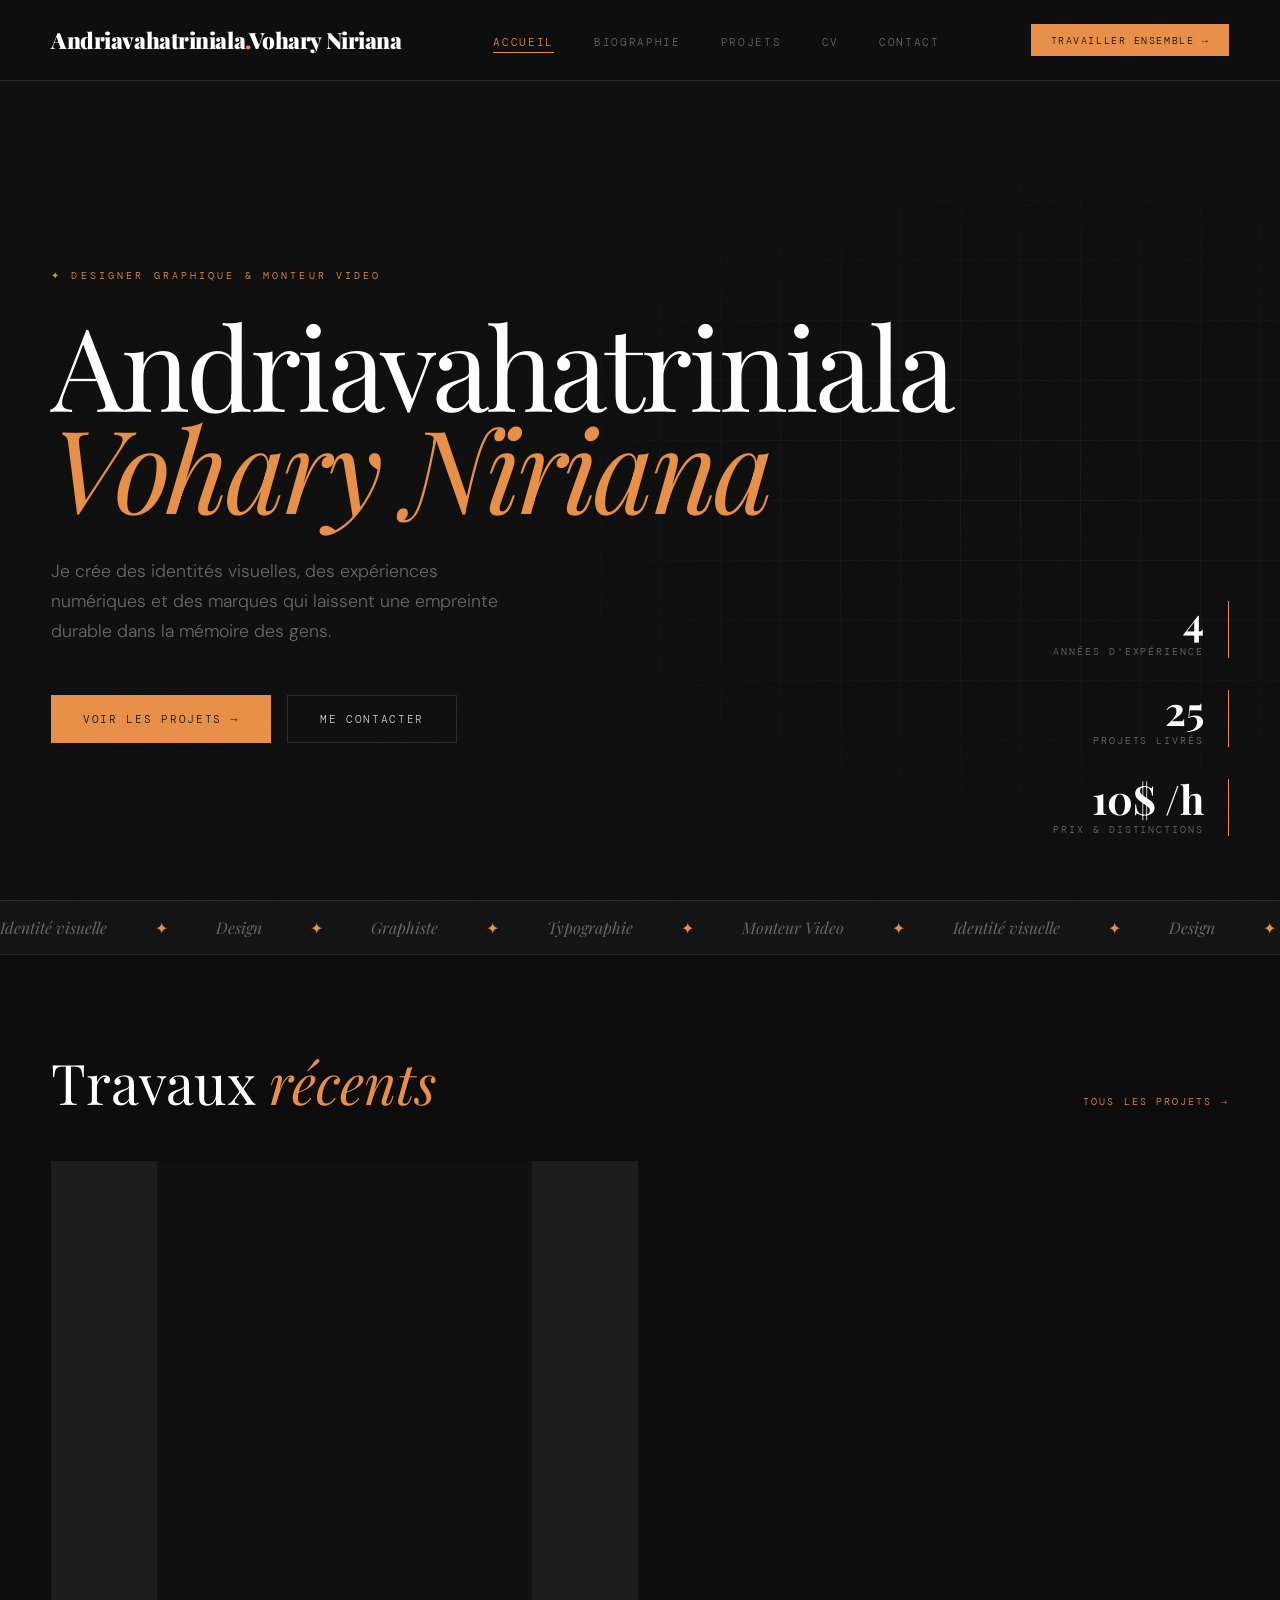
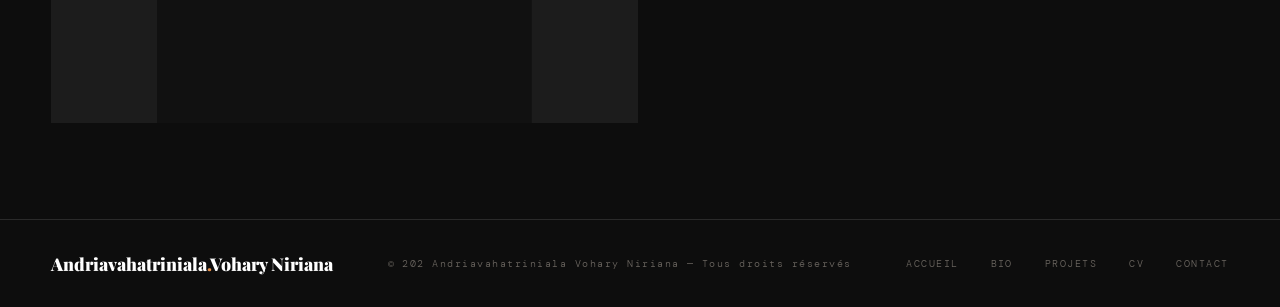
==== index.html @ a90f6dbe "index remake" ====
<!DOCTYPE html>
<html lang="fr">
<head>
<meta charset="UTF-8">
<meta name="viewport" content="width=device-width, initial-scale=1.0">
<title>Andriavahatriniala Vohary Niriana — Designer Portfolio</title>
<link href="https://fonts.googleapis.com/css2?family=Playfair+Display:ital,wght@0,400;0,700;0,900;1,400;1,700&family=DM+Mono:wght@300;400;500&family=DM+Sans:wght@300;400;500&display=swap" rel="stylesheet">
<link rel="stylesheet" href="style.css">
<link rel="icon" type="image/x-icon" href="ico/ico.jpg">
<script src="script.js" defer></script>
</head>
<body>

<nav id="navbar">
  <div class="nav-logo" onclick="showPage('home')">Andriavahatriniala<span>.</span>Vohary Niriana</div>
  <ul class="nav-links">
    <li><a href="#" onclick="showPage('home'); return false;" data-page="home" class="active">Accueil</a></li>
    <li><a href="#" onclick="showPage('bio'); return false;" data-page="bio">Biographie</a></li>
    <li><a href="#" onclick="showPage('projects'); return false;" data-page="projects">Projets</a></li>
    <li><a href="#" onclick="showPage('cv'); return false;" data-page="cv">CV</a></li>
    <li><a href="#" onclick="showPage('contact'); return false;" data-page="contact">Contact</a></li>
  </ul>
  <a href="#" onclick="showPage('contact'); return false;" class="nav-cta">Travailler ensemble →</a>
  <button class="hamburger" onclick="toggleMenu()" id="hamburger">
    <span></span><span></span><span></span>
  </button>
</nav>

<div class="mobile-menu" id="mobileMenu">
  <a href="#" onclick="showPage('home'); toggleMenu(); return false;">Accueil</a>
  <a href="#" onclick="showPage('bio'); toggleMenu(); return false;">Biographie</a>
  <a href="#" onclick="showPage('projects'); toggleMenu(); return false;">Projets</a>
  <a href="#" onclick="showPage('cv'); toggleMenu(); return false;">CV</a>
  <a href="#" onclick="showPage('contact'); toggleMenu(); return false;">Contact</a>
</div>

<!-- PAGE 1 — ACCUEIL-->
<div class="page active" id="home">

  <section class="hero">
    <div class="hero-content">
      <p class="hero-eyebrow">✦ Designer graphique &amp; Monteur video</p>
      <h1>Andriavahatriniala<em>Vohary Niriana</em></h1>
      <p class="hero-sub">Je crée des identités visuelles, des expériences numériques et des marques qui laissent une empreinte durable dans la mémoire des gens.</p>
      <div class="hero-actions">
        <a href="#" onclick="showPage('projects'); return false;" class="btn-primary">Voir les projets →</a>
        <a href="#" onclick="showPage('contact'); return false;" class="btn-outline">Me contacter</a>
      </div>
    </div>
    <div class="hero-stats">
      <div class="stat">
        <div class="stat-num">4</div>
        <div class="stat-label">Années d'expérience</div>
      </div>
      <div class="stat">
        <div class="stat-num">25</div>
        <div class="stat-label">Projets livrés</div>
      </div>
      <div class="stat">
        <div class="stat-num">10$ /h</div>
        <div class="stat-label">Prix & distinctions</div>
      </div>
    </div>
  </section>

  <div class="marquee-wrap">
    <div class="marquee-track">
      <span>Identité visuelle</span><span class="dot">✦</span>
      <span>Design</span><span class="dot">✦</span>
      <span>Graphiste</span><span class="dot">✦</span>
      <span>Typographie</span><span class="dot">✦</span>
      <span>Monteur Video</span><span class="dot">✦</span>
      <span>Identité visuelle</span><span class="dot">✦</span>
      <span>Design</span><span class="dot">✦</span>
      <span>Typographie</span><span class="dot">✦</span>
      <span>Monteur Video</span><span class="dot">✦</span>
    </div>
  </div>  

  <section class="home-work">
    <div class="section-header">
      <h2 class="section-title">Travaux <em>récents</em></h2>
      <a href="#" onclick="showPage('projects'); return false;" class="section-link">Tous les projets →</a>
    </div>
    <div class="work-grid">
      <div class="work-card" onclick="openModal('atrika')">
        <div class="work-card-bg">
          <svg viewBox="0 0 600 900">
            <rect width="600" height="900" fill="#111111"/>
            <image href="Logo Atrika transpa version 2.png" x="100" y="100" width="80%">
            <text x="50" y="820" font-family="Georgia" font-size="90" fill="#e8c547" opacity="0.07" font-style="italic">Design</text>
          </svg>
        </div>
        <div class="work-card-info">
          <p class="work-card-cat">Identité visuelle</p>
          <p class="work-card-title">Atrika — Designer</p>
        </div>
      </div>
    </div>
  </section>

</div>

<!-- ══════════════════════════════════
     PAGE 2 — BIOGRAPHIE
══════════════════════════════════ -->
<div class="page" id="bio">

  <div class="bio-hero">
    <div class="bio-left">
      <div>
        <h2>À<br>pro<em>pos</em></h2>
        <p>Née à Antananarivo en 2006, Andriavahatriniala Vohary Niriana passioné du design et du monde de la création digital. Autodidacte capable de s'adapter avec l'environnement</p>
        <p>Chaque projet commence par une seule question — <em>quelle émotion ce signe doit-il laisser dans le corps ?</em></p>
      </div>
      <div style="display:flex; gap:1rem; margin-top:2rem; flex-wrap:wrap;">
        <a href="#" onclick="showPage('projects'); return false;" class="btn-primary">Voir mes projets →</a>
        <a href="#" onclick="showPage('cv'); return false;" class="btn-outline">Télécharger CV</a>
      </div>
    </div>
    <div class="bio-right">
      <div class="bio-portrait">
        <div class="bio-portrait-frame">
           <svg width="800px" height="800px" viewBox="0 0 61.7998 61.7998" xmlns="http://www.w3.org/2000/svg">
            <title/>
              <g data-name="Layer 2" id="Layer_2">
                <g data-name="—ÎÓÈ 1" id="_ÎÓÈ_1">
                <circle cx="30.8999" cy="30.8999" fill="#ffc200" r="30.8999"/>
                <path d="M52.587 52.908a30.895 30.895 0 0 1-43.667-.291 9.206 9.206 0 0 1 4.037-4.832 19.799 19.799 0 0 1 4.075-2.322c-2.198-7.553 3.777-11.266 6.063-12.335 0 3.487 3.265 1.173 7.317 1.217 3.336.037 9.933 3.395 9.933-1.035 3.67 1.086 7.67 8.08 4.917 12.377a17.604 17.604 0 0 1 3.181 2.002 10.192 10.192 0 0 1 4.144 5.22z" fill="#677079" fill-rule="evenodd"/>
                <path d="M24.032 38.68l14.92.09v3.437l-.007.053a2.784 2.784 0 0 1-.07.462l-.05.341-.03.071c-.966 5.074-5.193 7.035-7.803 8.401-2.75-1.498-6.638-4.197-6.947-8.972l-.013-.059v-.2a8.897 8.897 0 0 1-.004-.207c0 .036.003.07.004.106z" fill="#f9dca4" fill-rule="evenodd"/>
                <path d="M38.953 38.617v4.005a7.167 7.167 0 0 1-.095 1.108 6.01 6.01 0 0 1-.38 1.321c-5.184 3.915-13.444.704-14.763-5.983z" fill-rule="evenodd" opacity="0.11"/>
                <path d="M18.104 25.235c-4.94 1.27-.74 7.29 2.367 7.264a19.805 19.805 0 0 1-2.367-7.264z" fill="#f9dca4" fill-rule="evenodd"/>
                <path d="M43.837 25.235c4.94 1.27.74 7.29-2.368 7.263a19.8 19.8 0 0 0 2.368-7.263z" fill="#f9dca4" fill-rule="evenodd"/>
                <path d="M30.733 11.361c20.523 0 12.525 32.446 0 32.446-11.83 0-20.523-32.446 0-32.446z" fill="#ffe8be" fill-rule="evenodd"/>
                <path d="M21.047 22.105a1.738 1.738 0 0 1-.414 2.676c-1.45 1.193-1.503 5.353-1.503 5.353-.56-.556-.547-3.534-1.761-5.255s-2.032-13.763 4.757-18.142a4.266 4.266 0 0 0-.933 3.6s4.716-6.763 12.54-6.568a5.029 5.029 0 0 0-2.487 3.26s6.84-2.822 12.54.535a13.576 13.576 0 0 0-4.145 1.947c2.768.076 5.443.59 7.46 2.384a3.412 3.412 0 0 0-2.176 4.38c.856 3.503.936 6.762.107 8.514-.829 1.752-1.22.621-1.739 4.295a1.609 1.609 0 0 1-.77 1.214c-.02.266.382-3.756-.655-4.827-1.036-1.07-.385-2.385.029-3.163 2.89-5.427-5.765-7.886-10.496-7.88-4.103.005-14 1.87-10.354 7.677z" fill="#8a5c42" fill-rule="evenodd"/>
                <path d="M19.79 49.162c.03.038 10.418 13.483 22.63-.2-1.475 4.052-7.837 7.27-11.476 7.26-6.95-.02-10.796-5.6-11.154-7.06z" fill="#434955" fill-rule="evenodd"/>
                <path d="M36.336 61.323c-.41.072-.822.135-1.237.192v-8.937a.576.576 0 0 1 .618-.516.576.576 0 0 1 .619.516v8.745zm-9.82.166q-.622-.089-1.237-.2v-8.711a.576.576 0 0 1 .618-.516.576.576 0 0 1 .62.516z" fill="#e6e6e6" fill-rule="evenodd"/>
              </g>
            </g>
          </svg>
        </div>
      </div>
    </div>
  </div>

  <div class="bio-details">
    <div class="bio-detail-item">
      <p class="bio-detail-label">Localisation</p>
      <p class="bio-detail-value">Antananarivo, Madagascar</p>
      <p class="bio-detail-sub">Disponible en remote et en présentiel si nécessaire</p>
    </div>
  </div>

  <div class="timeline">
    <h3>Parcours <em>chronologique</em></h3>

    <div class="timeline-item">
      <span class="timeline-year">2025 →</span>
      <div class="timeline-content">
        <h4>Designer - Atrika</h4>
        <p>Designer principal et monteur video à Atrika</p>
      </div>
    </div>
    <div class="timeline-item">
      <span class="timeline-year">2025 →</span>
      <div class="timeline-content">
        <h4>Etude en Infrmatique - CNTEMAD (L2)</h4>
        <p>Etude en informatique</p>
      </div>
    </div>
  </div>

  <div class="skills-grid" id="skillsSection">
    <h3>Compétences <em>techniques</em></h3>
    <div class="skills-bars">
      <div class="skill-bar-item">
        <div class="skill-bar-top"><span class="skill-bar-name">Adobe Photoshop</span><span class="skill-bar-pct">98%</span></div>
        <div class="skill-bar-track"><div class="skill-bar-fill" style="width:98%"></div></div>
      </div>
      <div class="skill-bar-item">
        <div class="skill-bar-top"><span class="skill-bar-name">Adobe Illustrator</span><span class="skill-bar-pct">97%</span></div>
        <div class="skill-bar-track"><div class="skill-bar-fill" style="width:97%"></div></div>
      </div>
      <div class="skill-bar-item">
        <div class="skill-bar-top"><span class="skill-bar-name">Adobe Premier Pro</span><span class="skill-bar-pct">50%</span></div>
        <div class="skill-bar-track"><div class="skill-bar-fill" style="width:50%"></div></div>
      </div>
      <div class="skill-bar-item">
        <div class="skill-bar-top"><span class="skill-bar-name">Adobe After Effect</span><span class="skill-bar-pct">45%</span></div>
        <div class="skill-bar-track"><div class="skill-bar-fill" style="width:45%"></div></div>
      </div>
    </div>
  </div>

</div>

<!-- ══════════════════════════════════
     PAGE 3 — PROJETS
══════════════════════════════════ -->
<div class="page" id="projects">

  <div class="projects-header">
    <h2>Mes<br><em>Projets</em></h2>
    <div class="filter-tabs">
      <button class="filter-btn active" onclick="filterProjects('all', this)">Tous</button>
      <button class="filter-btn" onclick="filterProjects('design', this)">Graphic Design</button>
      <button class="filter-btn" onclick="filterProjects('web', this)">Website Design</button>
      <button class="filter-btn" onclick="filterProjects('video', this)">Video</button>
    </div>
  </div>

  <div class="projects-grid">

    <div class="project-card" data-cat="design" onclick="openModal('atrika')">
      <div class="project-card-visual">
        <svg viewBox="0 0 480 360" xmlns="http://www.w3.org/2000/svg">
          <rect width="480" height="360" fill="#1a1208"/>
          <circle cx="240" cy="180" r="150" fill="none" stroke="#e8c547" stroke-width="0.8" opacity="0.3"/>
          <circle cx="240" cy="180" r="100" fill="none" stroke="#e8c547" stroke-width="0.8" opacity="0.4"/>
          <circle cx="240" cy="180" r="55" fill="#e8c54715"/>
          <circle cx="240" cy="180" r="22" fill="#e8c547" opacity="0.85"/>
          <line x1="0" y1="180" x2="480" y2="180" stroke="#e8c547" stroke-width="0.3" opacity="0.15"/>
          <line x1="240" y1="0" x2="240" y2="360" stroke="#e8c547" stroke-width="0.3" opacity="0.15"/>
          <text x="30" y="340" font-family="Georgia" font-size="70" fill="#e8c547" opacity="0.06" font-style="italic">Solaris</text>
        </svg>
      </div>
      <div class="project-card-body">
        <div class="project-card-tags"><span class="tag">Identité</span><span class="tag">2024</span></div>
        <h3 class="project-card-title">Atrika — Social Media design</h3>
        <p class="project-card-desc">Création des visuels pour les publications de la page</p>
        <a href="#" class="project-card-link" onclick="openModal('atrika'); return false;">Voir le projet →</a>
      </div>
    </div>
  </div>
</div>

<!-- ══════════════════════════════════
     PAGE 4 — CV
══════════════════════════════════ -->
<div class="page" id="cv">
  <div class="cv-page">

    <div class="cv-page-header">
      <div>
        <h2>Mon<br><em>Curriculum</em><br>Vitae</h2>
        <p style="font-family:'DM Mono',monospace;font-size:0.65rem;letter-spacing:0.15em;color:var(--muted);margin-top:1rem;text-transform:uppercase;">Dernière mise à jour — Janvier 2026</p>
      </div>
      <a href="Cv- NIriana 2026.pdf" download="Cv-Niriana2026.pdf" class="cv-download-btn">
        <span class="cv-download-icon">↓</span>
        Télécharger le CV<br>
        <span style="font-size:0.55rem;opacity:0.7;">Format PDF — 208 Ko</span>
      </a>
    </div>

    <!-- CV PREVIEW -->
    <div class="cv-preview">
      <div class="cv-header-row">
        <div>
          <div class="cv-name">Andriavahatriniala <em>Vohary Niriana</em></div>
          <div class="cv-title-role">Designer graphique</div>
        </div>
        <div class="cv-contact-info">
          <div>nirianavoharu@gmail.com</div>
          <div>+261 38 45 139 12</div>
          <div>Antananarivo, Madagascar</div>
        </div>
      </div>
    </div>
    <div class="cv-formats">
      <div class="format-card">
        <div class="format-icon">📄</div>
        <div class="format-name">PDF Standard</div>
        <div class="format-desc">Haute résolution · 200 Ko</div>
        <embed src="Cv- NIriana 2026.pdf" type="application/pdf" width="600" height="400">
      </div>
    </div>
  </div>
</div>

<!-- ══════════════════════════════════
     PAGE 5 — CONTACT
══════════════════════════════════ -->
<div class="page" id="contact">
  <div class="contact-layout">

    <div class="contact-left">
      <div>
        <h2>Tra<em>vail</em>lons<br>ensemble</h2>
        <p>Vous avez un projet en tête ? Un brief à partager ? Une idée à concrétiser ? Je serais ravie d'en discuter autour d'un café virtuel.</p>

        <ul class="contact-info-list">
          <li>
            <div><img src="ico/email (1).png" class="contact-info-icon"></div>
            <div>
              <p class="contact-info-label">Email</p>
              <p class="contact-info-value"><a href="mailto:nirianavoharu@gmail.com">nirianavoharu@gmail.com</a></p>
            </div>
          </li>
          <li>
            <div><img src="ico/phc.png" class="contact-info-icon"></div>
            <div>
              <p class="contact-info-label">Téléphone</p>
              <p class="contact-info-value">+261 38 11 702 44</p>
            </div>
          </li>
          <li>
            <div><img src="ico/wa.png" class="contact-info-icon"></div>
            <div>
              <p class="contact-info-label">WhatsApp</p>
              <p class="contact-info-value">+261 38 45 139 12</p>
            </div>
          </li>
          <li>
            <div><img src="ico/li.png" class="contact-info-icon"></div>
            <div>
              <p class="contact-info-label">Adresse</p>
              <p class="contact-info-value">Antananarivo, Madagascar</p>
            </div>
          </li>
          <li>
            <div><img src="ico/lhorloge.png" class="contact-info-icon"></div>
            <div>
              <p class="contact-info-label">Disponibilité</p>
              <p class="contact-info-value">Lun – Ven, 8h – 18h</p>
            </div>
          </li>
        </ul>
      </div>

      <div class="social-links">
        <a href="#" class="social-link"><img src="ico/Fb.png" class="contact-info-icon"></a>
        <a href="#" class="social-link"><img src="ico/instagram.png " class="contact-info-icon"></a>
        <a href="#" class="social-link"><img src="ico/tic-tac.png" class="contact-info-icon"></a>
        <a href="#" class="social-link"><img src="ico/twitter.png" class="contact-info-icon"></a>
        <a href="#" class="social-link"><img src="ico/linkedin.png" class="contact-info-icon"></a>
      </div>
    </div>

    <div class="contact-right">
      <p class="form-title">Envoyez-moi un message</p>

      <div class="form-row">
        <div class="form-group">
          <label class="form-label">Prénom *</label>
          <input type="text" class="form-control" placeholder="Votre prénom" id="f-name">
        </div>
        <div class="form-group">
          <label class="form-label">Nom *</label>
          <input type="text" class="form-control" placeholder="Votre nom" id="f-lastname">
        </div>
      </div>

      <div class="form-group">
        <label class="form-label">Email *</label>
        <input type="email" class="form-control" placeholder="votre@email.com" id="f-email">
      </div>

      <div class="form-group">
        <label class="form-label">Entreprise / Organisation</label>
        <input type="text" class="form-control" placeholder="Nom de votre société" id="f-company">
      </div>

      <div class="form-group">
        <label class="form-label">Type de projet *</label>
        <select class="form-control" id="f-type">
          <option value="" disabled selected>Sélectionner un type…</option>
          <option>Identité visuelle</option>
          <option>Design</option>
          <option>Montage Video</option>
          <option>Packaging</option>
          <option>Autre</option>
        </select>
      </div>

      <div class="form-group">
        <label class="form-label">Budget estimé</label>
        <select class="form-control" id="f-budget">
          <option value="" disabled selected>Sélectionner une fourchette…</option>
          <option>< 10 000 Ar</option>
          <option>10 000 – 50 000 Ar</option>
          <option>50 000 – 100 000 Ar</option>
          <option>100 000 – 200 000 Ar</option>
          <option>> 200 000 Ar</option>
        </select>
      </div>

      <div class="form-group">
        <label class="form-label">Message *</label>
        <textarea class="form-control" placeholder="Décrivez votre projet, vos objectifs, vos contraintes…" id="f-message"></textarea>
      </div>

      <button class="form-submit" onclick="submitForm()">
        Envoyer le message →
      </button>

      <div class="form-success" id="formSuccess">
        <p>✦ Merci ! Votre message a bien été envoyé. Je vous répondrai dans les 24 heures.</p>
      </div>
    </div>
  </div>
</div>

<!-- ══════════ PROJECT MODAL ══════════ -->
<div class="modal-overlay" id="modalOverlay" onclick="closeModal(event)">
  <div class="modal-box" id="modalBox">
    <button class="modal-close" onclick="closeModal()">×</button>
    <div class="modal-visual" id="modalVisual"></div>
    <div class="modal-body">
      <p class="modal-cat" id="modalCat"></p>
      <h2 class="modal-title" id="modalTitle"></h2>
      <p class="modal-text" id="modalText"></p>
      <div class="modal-meta">
        <div class="modal-meta-item">
          <p class="label">Année</p>
          <p class="value" id="modalYear"></p>
        </div>
        <div class="modal-meta-item">
          <p class="label">Client</p>
          <p class="value" id="modalClient"></p>
        </div>
        <div class="modal-meta-item">
          <p class="label">Services</p>
          <p class="value" id="modalServices"></p>
        </div>
      </div>
    </div>
  </div>
</div>

<!-- ══════════ FOOTER ══════════ -->
<footer>
  <div class="footer-logo">Andriavahatriniala<span>.</span>Vohary Niriana</div>
  <p>© 202 Andriavahatriniala Vohary Niriana — Tous droits réservés</p>
  <div class="footer-links">
    <a href="#" onclick="showPage('home'); return false;">Accueil</a>
    <a href="#" onclick="showPage('bio'); return false;">Bio</a>
    <a href="#" onclick="showPage('projects'); return false;">Projets</a>
    <a href="#" onclick="showPage('cv'); return false;">CV</a>
    <a href="#" onclick="showPage('contact'); return false;">Contact</a>
  </div>
</footer>

</body>
</html>
---- style.css ----
/* ═══════════════════════════════════════
   VARIABLES & RESET
═══════════════════════════════════════ */
:root {
  --bg: #0d0d0d;
  --bg2: #141414;
  --bg3: #1c1c1c;
  --cream: #f0ebe3;
  --white: #ffffff;
  --accent: #e88f47;
  --accent2: #c4663a;
  --muted: #6b6660;
  --line: #2a2a2a;
  --text: #d4cfc8;
  --radius: 2px;
}

*, *::before, *::after { box-sizing: border-box; margin: 0; padding: 0; }

html { scroll-behavior: smooth; font-size: 16px; }

body {
  background: var(--bg);
  color: var(--text);
  font-family: 'DM Sans', sans-serif;
  font-weight: 300;
  overflow-x: hidden;
}

body:hover #cursor { transform: translate(-50%, -50%); }

/* ── GRAIN ── */
body::after {
  content: '';
  position: fixed; inset: 0;
  background-image: url("data:image/svg+xml,%3Csvg xmlns='http://www.w3.org/2000/svg' width='200' height='200'%3E%3Cfilter id='n'%3E%3CfeTurbulence type='fractalNoise' baseFrequency='0.9' numOctaves='4' stitchTiles='stitch'/%3E%3C/filter%3E%3Crect width='200' height='200' filter='url(%23n)' opacity='0.035'/%3E%3C/svg%3E");
  pointer-events: none;
  z-index: 9000;
}

/* ═══════════════════════════════════════
   NAVIGATION
═══════════════════════════════════════ */
nav {
  position: fixed; top: 0; left: 0; right: 0;
  z-index: 1000;
  display: flex;
  align-items: center;
  justify-content: space-between;
  padding: 1.5rem 4vw;
  backdrop-filter: blur(20px);
  background: rgba(13,13,13,0.8);
  border-bottom: 1px solid var(--line);
  transition: padding 0.3s;
}

nav.scrolled { padding: 1rem 4vw; }

.nav-logo {
  font-family: 'Playfair Display', serif;
  font-size: 1.4rem;
  font-weight: 900;
  color: var(--white);
  cursor: none;
  letter-spacing: -0.02em;
}

.nav-logo span { color: var(--accent); }

.nav-links {
  display: flex;
  gap: 2.5rem;
  list-style: none;
}

.nav-links a {
  font-family: 'DM Mono', monospace;
  font-size: 0.7rem;
  letter-spacing: 0.15em;
  text-transform: uppercase;
  color: var(--muted);
  text-decoration: none;
  cursor: none;
  transition: color 0.2s;
  position: relative;
}

.nav-links a::after {
  content: '';
  position: absolute;
  bottom: -4px; left: 0;
  width: 0; height: 1px;
  background: var(--accent);
  transition: width 0.3s;
}

.nav-links a:hover, .nav-links a.active {
  color: var(--accent);
}

.nav-links a:hover::after, .nav-links a.active::after { width: 100%; }

.nav-cta {
  font-family: 'DM Mono', monospace;
  font-size: 0.65rem;
  letter-spacing: 0.15em;
  text-transform: uppercase;
  color: var(--bg);
  background: var(--accent);
  padding: 0.6rem 1.2rem;
  text-decoration: none;
  cursor: none;
  transition: background 0.2s, transform 0.2s;
}

.nav-cta:hover { background: var(--cream); transform: translateY(-1px); }

/* Hamburger */
.hamburger {
  display: none;
  flex-direction: column;
  gap: 5px;
  cursor: none;
  background: none;
  border: none;
  padding: 4px;
}

.hamburger span {
  width: 24px; height: 1px;
  background: var(--text);
  transition: all 0.3s;
}

/* Mobile menu */
.mobile-menu {
  display: none;
  position: fixed;
  inset: 0;
  background: var(--bg);
  z-index: 999;
  flex-direction: column;
  justify-content: center;
  align-items: center;
  gap: 2rem;
}

.mobile-menu.open { display: flex; }

.mobile-menu a {
  font-family: 'Playfair Display', serif;
  font-size: 3rem;
  font-style: italic;
  color: var(--text);
  text-decoration: none;
  transition: color 0.2s;
}

.mobile-menu a:hover { color: var(--accent); }

/* ═══════════════════════════════════════
   PAGE SYSTEM
═══════════════════════════════════════ */
.page {
  display: none;
  min-height: 100vh;
  padding-top: 80px;
  opacity: 0;
  transform: translateY(20px);
  transition: opacity 0.5s ease, transform 0.5s ease;
}

.page.active {
  display: block;
  opacity: 1;
  transform: translateY(0);
}

/* ═══════════════════════════════════════
   PAGE 1 — ACCUEIL
═══════════════════════════════════════ */
#home {
  position: relative;
  overflow: hidden;
}

.hero {
  min-height: calc(100vh - 80px);
  display: flex;
  align-items: center;
  padding: 6rem 4vw 4rem;
  position: relative;
}

/* background grid */
.hero::before {
  content: '';
  position: absolute; inset: 0;
  background-image:
    linear-gradient(var(--line) 1px, transparent 1px),
    linear-gradient(90deg, var(--line) 1px, transparent 1px);
  background-size: 60px 60px;
  opacity: 0.4;
  mask-image: radial-gradient(ellipse 70% 70% at 80% 50%, black 0%, transparent 70%);
}

.hero-content {
  max-width: 800px;
  position: relative;
  z-index: 2;
}

.hero-eyebrow {
  font-family: 'DM Mono', monospace;
  font-size: 0.65rem;
  letter-spacing: 0.3em;
  text-transform: uppercase;
  color: var(--accent);
  margin-bottom: 2rem;
  opacity: 0;
  animation: slideIn 0.8s ease 0.1s forwards;
}

.hero h1 {
  font-family: 'Playfair Display', serif;
  font-size: clamp(3.5rem, 9vw, 10rem);
  font-weight: 400;
  line-height: 0.88;
  letter-spacing: -0.03em;
  color: var(--white);
  opacity: 0;
  animation: slideIn 0.8s ease 0.25s forwards;
}

.hero h1 em {
  font-style: italic;
  color: var(--accent);
  display: block;
}

.hero-sub {
  font-size: 1.1rem;
  font-weight: 300;
  color: var(--muted);
  max-width: 40ch;
  line-height: 1.7;
  margin-top: 2.5rem;
  opacity: 0;
  animation: slideIn 0.8s ease 0.45s forwards;
}

.hero-actions {
  display: flex;
  gap: 1rem;
  margin-top: 3rem;
  flex-wrap: wrap;
  opacity: 0;
  animation: slideIn 0.8s ease 0.6s forwards;
}

.btn-primary {
  font-family: 'DM Mono', monospace;
  font-size: 0.7rem;
  letter-spacing: 0.15em;
  text-transform: uppercase;
  color: var(--bg);
  background: var(--accent);
  padding: 1rem 2rem;
  border: none;
  cursor: none;
  text-decoration: none;
  transition: all 0.25s;
  display: inline-flex;
  align-items: center;
  gap: 0.75rem;
}

.btn-primary:hover {
  background: var(--cream);
  transform: translateY(-2px);
}

.btn-outline {
  font-family: 'DM Mono', monospace;
  font-size: 0.7rem;
  letter-spacing: 0.15em;
  text-transform: uppercase;
  color: var(--text);
  background: transparent;
  padding: 1rem 2rem;
  border: 1px solid var(--line);
  cursor: none;
  text-decoration: none;
  transition: all 0.25s;
  display: inline-flex;
  align-items: center;
  gap: 0.75rem;
}

.btn-outline:hover {
  border-color: var(--accent);
  color: var(--accent);
  transform: translateY(-2px);
}

/* Hero stats */
.hero-stats {
  position: absolute;
  right: 4vw;
  bottom: 4rem;
  display: flex;
  flex-direction: column;
  gap: 2rem;
  z-index: 2;
  opacity: 0;
  animation: fadeIn 1s ease 1s forwards;
}

.stat {
  text-align: right;
  border-right: 1px solid var(--accent);
  padding-right: 1.5rem;
}

.stat-num {
  font-family: 'Playfair Display', serif;
  font-size: 2.5rem;
  font-weight: 700;
  color: var(--white);
  line-height: 1;
}

.stat-label {
  font-family: 'DM Mono', monospace;
  font-size: 0.6rem;
  letter-spacing: 0.2em;
  text-transform: uppercase;
  color: var(--muted);
  margin-top: 0.25rem;
}

/* Marquee */
.marquee-wrap {
  border-top: 1px solid var(--line);
  border-bottom: 1px solid var(--line);
  padding: 1rem 0;
  overflow: hidden;
  background: var(--bg2);
}

.marquee-track {
  display: flex;
  gap: 3rem;
  white-space: nowrap;
  animation: marquee 20s linear infinite;
}

.marquee-track span {
  font-family: 'Playfair Display', serif;
  font-size: 1rem;
  font-style: italic;
  color: var(--muted);
  flex-shrink: 0;
}

.marquee-track span.dot {
  color: var(--accent);
  font-style: normal;
}

@keyframes marquee {
  from { transform: translateX(0); }
  to { transform: translateX(-50%); }
}

/* Featured work on home */
.home-work {
  padding: 6rem 4vw;
}

.section-header {
  display: flex;
  justify-content: space-between;
  align-items: baseline;
  margin-bottom: 3rem;
}

.section-title {
  font-family: 'Playfair Display', serif;
  font-size: clamp(2rem, 5vw, 3.5rem);
  font-weight: 400;
  color: var(--white);
  line-height: 1.1;
}

.section-title em { font-style: italic; color: var(--accent); }

.section-link {
  font-family: 'DM Mono', monospace;
  font-size: 0.65rem;
  letter-spacing: 0.2em;
  text-transform: uppercase;
  color: var(--accent);
  text-decoration: none;
  cursor: none;
  transition: opacity 0.2s;
  display: flex;
  align-items: center;
  gap: 0.5rem;
}

.section-link:hover { opacity: 0.7; }

.work-grid {
  display: grid;
  grid-template-columns: 2fr 1fr 1fr;
  grid-template-rows: 320px 240px;
  gap: 2px;
}

.work-card {
  position: relative;
  overflow: hidden;
  cursor: none;
  background: var(--bg3);
}

.work-card:first-child {
  grid-row: span 2;
}

.work-card-bg {
  width: 100%; height: 100%;
  transition: transform 0.6s ease;
}

.work-card:hover .work-card-bg { transform: scale(1.05); }

.work-card-info {
  position: absolute;
  bottom: 0; left: 0; right: 0;
  padding: 1.5rem;
  background: linear-gradient(to top, rgba(0,0,0,0.9) 0%, transparent 100%);
  transform: translateY(10px);
  opacity: 0;
  transition: all 0.4s ease;
}

.work-card:hover .work-card-info { transform: translateY(0); opacity: 1; }

.work-card-cat {
  font-family: 'DM Mono', monospace;
  font-size: 0.6rem;
  letter-spacing: 0.2em;
  text-transform: uppercase;
  color: var(--accent);
  margin-bottom: 0.5rem;
}

.work-card-title {
  font-family: 'Playfair Display', serif;
  font-size: 1.2rem;
  color: var(--white);
}

/* SVG art for work cards */
.work-card svg { width: 100%; height: 100%; }

/* ═══════════════════════════════════════
   PAGE 2 — BIOGRAPHIE
═══════════════════════════════════════ */
.bio-hero {
  padding: 5rem 4vw 4rem;
  display: grid;
  grid-template-columns: 1fr 1fr;
  gap: 6rem;
  align-items: start;
  max-width: 1300px;
  margin: 0 auto;
}

.bio-left h2 {
  font-family: 'Playfair Display', serif;
  font-size: clamp(3rem, 6vw, 6rem);
  font-weight: 900;
  line-height: 0.9;
  color: var(--white);
  margin-bottom: 2rem;
}

.bio-left h2 em { color: var(--accent); font-style: italic; }

.bio-left p {
  font-size: 1.1rem;
  line-height: 1.8;
  color: var(--muted);
  margin-bottom: 1.5rem;
  max-width: 48ch;
}

.bio-portrait {
  position: relative;
}

.bio-portrait-frame {
  width: 100%;
  aspect-ratio: 3/4;
  background: var(--bg3);
  position: relative;
  overflow: hidden;
}

.bio-portrait-frame::before {
  content: '';
  position: absolute;
  top: -20px; right: -20px;
  width: 100%; height: 100%;
  border: 1px solid var(--accent);
  z-index: 0;
}

.bio-portrait-frame svg { width: 100%; height: 100%; position: relative; z-index: 1; }

.bio-details {
  padding: 4rem 4vw;
  max-width: 1300px;
  margin: 0 auto;
  display: grid;
  grid-template-columns: 1fr 1fr 1fr;
  gap: 2px;
  border-top: 1px solid var(--line);
}

.bio-detail-item {
  padding: 2.5rem;
  background: var(--bg2);
  border: 1px solid var(--line);
}

.bio-detail-label {
  font-family: 'DM Mono', monospace;
  font-size: 0.6rem;
  letter-spacing: 0.25em;
  text-transform: uppercase;
  color: var(--accent);
  margin-bottom: 0.75rem;
}

.bio-detail-value {
  font-family: 'Playfair Display', serif;
  font-size: 1.2rem;
  color: var(--white);
  font-style: italic;
}

.bio-detail-sub {
  font-size: 0.85rem;
  color: var(--muted);
  margin-top: 0.25rem;
}

.timeline {
  padding: 5rem 4vw;
  max-width: 900px;
  margin: 0 auto;
}

.timeline h3 {
  font-family: 'Playfair Display', serif;
  font-size: 2rem;
  color: var(--white);
  margin-bottom: 3rem;
}

.timeline h3 em { color: var(--accent); font-style: italic; }

.timeline-item {
  display: grid;
  grid-template-columns: 100px 1fr;
  gap: 2rem;
  padding: 2rem 0;
  border-bottom: 1px solid var(--line);
  position: relative;
}

.timeline-item::before {
  content: '';
  position: absolute;
  left: 86px; top: 50%;
  width: 8px; height: 8px;
  background: var(--accent);
  border-radius: 50%;
  transform: translateY(-50%);
}

.timeline-year {
  font-family: 'DM Mono', monospace;
  font-size: 0.75rem;
  color: var(--muted);
  padding-top: 0.2rem;
}

.timeline-content h4 {
  font-family: 'Playfair Display', serif;
  font-size: 1.15rem;
  color: var(--white);
  margin-bottom: 0.5rem;
}

.timeline-content p {
  font-size: 0.9rem;
  color: var(--muted);
  line-height: 1.6;
}

.skills-grid {
  padding: 5rem 4vw;
  max-width: 1300px;
  margin: 0 auto;
  border-top: 1px solid var(--line);
}

.skills-grid h3 {
  font-family: 'Playfair Display', serif;
  font-size: 2rem;
  color: var(--white);
  margin-bottom: 3rem;
}

.skills-grid h3 em { color: var(--accent); font-style: italic; }

.skills-bars {
  display: grid;
  grid-template-columns: 1fr 1fr;
  gap: 1.5rem 4rem;
}

.skill-bar-item { }

.skill-bar-top {
  display: flex;
  justify-content: space-between;
  margin-bottom: 0.6rem;
}

.skill-bar-name {
  font-family: 'DM Mono', monospace;
  font-size: 0.7rem;
  letter-spacing: 0.1em;
  text-transform: uppercase;
  color: var(--text);
}

.skill-bar-pct {
  font-family: 'DM Mono', monospace;
  font-size: 0.7rem;
  color: var(--accent);
}

.skill-bar-track {
  height: 2px;
  background: var(--line);
  position: relative;
  overflow: hidden;
}

.skill-bar-fill {
  height: 100%;
  background: var(--accent);
  transform-origin: left;
  transform: scaleX(0);
  transition: transform 1s ease;
}

.skill-bar-fill.animated { transform: scaleX(1); }

/* ═══════════════════════════════════════
   PAGE 3 — PROJETS
═══════════════════════════════════════ */
.projects-header {
  padding: 5rem 4vw 3rem;
  border-bottom: 1px solid var(--line);
  display: flex;
  justify-content: space-between;
  align-items: flex-end;
}

.projects-header h2 {
  font-family: 'Playfair Display', serif;
  font-size: clamp(3rem, 7vw, 7rem);
  font-weight: 900;
  line-height: 0.88;
  color: var(--white);
}

.projects-header h2 em { font-style: italic; color: var(--accent); }

.filter-tabs {
  display: flex;
  gap: 0.5rem;
  flex-wrap: wrap;
  justify-content: flex-end;
}

.filter-btn {
  font-family: 'DM Mono', monospace;
  font-size: 0.65rem;
  letter-spacing: 0.15em;
  text-transform: uppercase;
  padding: 0.5rem 1rem;
  background: none;
  border: 1px solid var(--line);
  color: var(--muted);
  cursor: none;
  transition: all 0.2s;
}

.filter-btn:hover, .filter-btn.active {
  background: var(--accent);
  border-color: var(--accent);
  color: var(--bg);
}

.projects-grid {
  padding: 3rem 4vw;
  display: grid;
  grid-template-columns: repeat(auto-fill, minmax(360px, 1fr));
  gap: 2px;
}

.project-card {
  background: var(--bg2);
  border: 1px solid var(--line);
  overflow: hidden;
  cursor: none;
  transition: border-color 0.3s;
  position: relative;
}

.project-card:hover { border-color: var(--accent); }

.project-card-visual {
  aspect-ratio: 4/3;
  position: relative;
  overflow: hidden;
}

.project-card-visual svg { width: 100%; height: 100%; transition: transform 0.5s ease; }
.project-card:hover .project-card-visual svg { transform: scale(1.04); }

.project-card-body {
  padding: 1.5rem;
}

.project-card-tags {
  display: flex;
  gap: 0.5rem;
  flex-wrap: wrap;
  margin-bottom: 1rem;
}

.tag {
  font-family: 'DM Mono', monospace;
  font-size: 0.58rem;
  letter-spacing: 0.15em;
  text-transform: uppercase;
  padding: 0.25rem 0.6rem;
  background: var(--bg3);
  border: 1px solid var(--line);
  color: var(--muted);
}

.project-card-title {
  font-family: 'Playfair Display', serif;
  font-size: 1.4rem;
  color: var(--white);
  margin-bottom: 0.75rem;
  font-style: italic;
}

.project-card-desc {
  font-size: 0.9rem;
  line-height: 1.7;
  color: var(--muted);
  margin-bottom: 1.25rem;
}

.project-card-link {
  font-family: 'DM Mono', monospace;
  font-size: 0.65rem;
  letter-spacing: 0.15em;
  text-transform: uppercase;
  color: var(--accent);
  text-decoration: none;
  cursor: none;
  display: inline-flex;
  align-items: center;
  gap: 0.5rem;
  transition: gap 0.2s;
}

.project-card-link:hover { gap: 0.75rem; }

/* Project modal */
.modal-overlay {
  display: none;
  position: fixed; inset: 0;
  background: rgba(0,0,0,0.92);
  z-index: 2000;
  justify-content: center;
  align-items: center;
  padding: 2rem;
  backdrop-filter: blur(10px);
}

.modal-overlay.open { display: flex; }

.modal-box {
  background: var(--bg2);
  border: 1px solid var(--line);
  max-width: 800px;
  width: 100%;
  max-height: 90vh;
  overflow-y: auto;
  position: relative;
}

.modal-close {
  position: absolute;
  top: 1.5rem; right: 1.5rem;
  background: none;
  border: none;
  color: var(--muted);
  font-size: 1.5rem;
  cursor: none;
  transition: color 0.2s;
  z-index: 10;
  line-height: 1;
}

.modal-close:hover { color: var(--accent); }

.modal-visual {
  aspect-ratio: 16/7;
  overflow: hidden;
}

.modal-visual svg { width: 100%; height: 100%; }

.modal-body { padding: 2.5rem; }

.modal-cat {
  font-family: 'DM Mono', monospace;
  font-size: 0.65rem;
  letter-spacing: 0.2em;
  text-transform: uppercase;
  color: var(--accent);
  margin-bottom: 1rem;
}

.modal-title {
  font-family: 'Playfair Display', serif;
  font-size: 2.5rem;
  color: var(--white);
  font-style: italic;
  margin-bottom: 1.5rem;
}

.modal-text {
  font-size: 1rem;
  line-height: 1.8;
  color: var(--muted);
  margin-bottom: 2rem;
}

.modal-meta {
  display: grid;
  grid-template-columns: repeat(3, 1fr);
  gap: 1.5rem;
  border-top: 1px solid var(--line);
  padding-top: 1.5rem;
}

.modal-meta-item .label {
  font-family: 'DM Mono', monospace;
  font-size: 0.6rem;
  letter-spacing: 0.2em;
  text-transform: uppercase;
  color: var(--muted);
  margin-bottom: 0.4rem;
}

.modal-meta-item .value {
  font-family: 'Playfair Display', serif;
  font-size: 1rem;
  color: var(--white);
  font-style: italic;
}

/* ═══════════════════════════════════════
   PAGE 4 — CV / TÉLÉCHARGEMENT
═══════════════════════════════════════ */
.cv-page {
  padding: 5rem 4vw;
  max-width: 1100px;
  margin: 0 auto;
}

.cv-page-header {
  display: flex;
  justify-content: space-between;
  align-items: flex-end;
  margin-bottom: 4rem;
  border-bottom: 1px solid var(--line);
  padding-bottom: 3rem;
}

.cv-page-header h2 {
  font-family: 'Playfair Display', serif;
  font-size: clamp(2.5rem, 6vw, 5.5rem);
  font-weight: 900;
  line-height: 0.9;
  color: var(--white);
}

.cv-page-header h2 em { font-style: italic; color: var(--accent); }

.cv-download-btn {
  display: flex;
  flex-direction: column;
  align-items: center;
  gap: 0.75rem;
  font-family: 'DM Mono', monospace;
  font-size: 0.65rem;
  letter-spacing: 0.2em;
  text-transform: uppercase;
  color: var(--bg);
  background: var(--accent);
  padding: 1.5rem 2.5rem;
  text-decoration: none;
  cursor: none;
  transition: all 0.25s;
  border: none;
}

.cv-download-btn:hover { background: var(--cream); transform: translateY(-3px); }

.cv-download-icon {
  font-size: 2rem;
  line-height: 1;
  color: var(--bg);
}

/* CV preview */
.cv-preview {
  background: var(--cream);
  color: #1a1a1a;
  padding: 4rem;
  font-family: 'DM Sans', sans-serif;
  margin-bottom: 3rem;
  position: relative;
  overflow: hidden;
}

.cv-preview::before {
  content: 'CV';
  position: absolute;
  right: -1rem;
  bottom: -2rem;
  font-family: 'Playfair Display', serif;
  font-size: 15rem;
  font-weight: 900;
  color: rgba(0,0,0,0.04);
  line-height: 1;
  pointer-events: none;
}

.cv-header-row {
  display: flex;
  justify-content: space-between;
  align-items: flex-start;
  margin-bottom: 3rem;
  padding-bottom: 2rem;
  border-bottom: 2px solid #1a1a1a;
}

.cv-name {
  font-family: 'Playfair Display', serif;
  font-size: 3rem;
  font-weight: 900;
  line-height: 1;
  color: #1a1a1a;
}

.cv-name em { font-style: italic; color: var(--accent2); }

.cv-title-role {
  font-family: 'DM Mono', monospace;
  font-size: 0.75rem;
  letter-spacing: 0.2em;
  text-transform: uppercase;
  color: #6b6660;
  margin-top: 0.5rem;
}

.cv-contact-info {
  text-align: right;
  font-family: 'DM Mono', monospace;
  font-size: 0.7rem;
  line-height: 2;
  color: #6b6660;
}

.cv-section {
  margin-bottom: 2.5rem;
}

.cv-section-title {
  font-family: 'DM Mono', monospace;
  font-size: 0.65rem;
  letter-spacing: 0.25em;
  text-transform: uppercase;
  color: var(--accent2);
  border-bottom: 1px solid #d4cfc6;
  padding-bottom: 0.5rem;
  margin-bottom: 1.5rem;
}

.cv-entry {
  display: grid;
  grid-template-columns: 120px 1fr;
  gap: 1.5rem;
  margin-bottom: 1.5rem;
}

.cv-entry-date {
  font-family: 'DM Mono', monospace;
  font-size: 0.65rem;
  color: #8a7f72;
  padding-top: 0.2rem;
}

.cv-entry-content h4 {
  font-weight: 600;
  font-size: 0.95rem;
  color: #1a1a1a;
  margin-bottom: 0.2rem;
}

.cv-entry-content p {
  font-size: 0.85rem;
  color: #6b6660;
  line-height: 1.6;
}

.cv-skills-row {
  display: flex;
  flex-wrap: wrap;
  gap: 0.5rem;
  margin-top: 0.5rem;
}

.cv-tag {
  font-family: 'DM Mono', monospace;
  font-size: 0.62rem;
  letter-spacing: 0.1em;
  text-transform: uppercase;
  padding: 0.25rem 0.75rem;
  background: #1a1a1a;
  color: var(--cream);
}

/* CV formats */
.cv-formats {
  display: grid;
  grid-template-columns: repeat(3, 1fr);
  gap: 1.5rem;
  margin-top: 3rem;
}

.format-card {
  background: var(--bg2);
  border: 1px solid var(--line);
  padding: 2rem;
  text-align: center;
  cursor: none;
  transition: border-color 0.3s, transform 0.3s;
}

.format-card:hover {
  border-color: var(--accent);
  transform: translateY(-4px);
}

.format-icon {
  font-size: 2.5rem;
  margin-bottom: 1rem;
}

.format-name {
  font-family: 'Playfair Display', serif;
  font-size: 1.2rem;
  color: var(--white);
  font-style: italic;
  margin-bottom: 0.5rem;
}

.format-desc {
  font-family: 'DM Mono', monospace;
  font-size: 0.65rem;
  letter-spacing: 0.1em;
  color: var(--muted);
  text-transform: uppercase;
  margin-bottom: 1.5rem;
}

.format-btn {
  font-family: 'DM Mono', monospace;
  font-size: 0.65rem;
  letter-spacing: 0.15em;
  text-transform: uppercase;
  padding: 0.75rem 1.5rem;
  background: none;
  border: 1px solid var(--line);
  color: var(--text);
  cursor: none;
  transition: all 0.2s;
  width: 100%;
  display: block;
  text-decoration: none;
}

.format-card:hover .format-btn {
  background: var(--accent);
  border-color: var(--accent);
  color: var(--bg);
}

/* ═══════════════════════════════════════
   PAGE 5 — CONTACT
═══════════════════════════════════════ */
.contact-layout {
  display: grid;
  grid-template-columns: 1fr 1.2fr;
  min-height: calc(100vh - 80px);
}

.contact-left {
  padding: 5rem 3rem 5rem 4vw;
  border-right: 1px solid var(--line);
  display: flex;
  flex-direction: column;
  justify-content: space-between;
}

.contact-left h2 {
  font-family: 'Playfair Display', serif;
  font-size: clamp(2.5rem, 5vw, 5rem);
  font-weight: 900;
  color: var(--white);
  line-height: 0.9;
  margin-bottom: 2rem;
}

.contact-left h2 em {
  color: var(--accent);
  font-style: italic;
}

.contact-left p {
  font-size: 1.05rem;
  line-height: 1.8;
  color: var(--muted);
  max-width: 38ch;
  margin-bottom: 3rem;
}

.contact-info-list {
  list-style: none;
  display: flex;
  flex-direction: column;
  gap: 1.5rem;
}

.contact-info-list li {
  display: flex;
  align-items: flex-start;
  gap: 1.25rem;
  padding-bottom: 1.5rem;
  border-bottom: 1px solid var(--line);
}

.contact-info-icon {
  width: 40px; height: 40px;
  background: var(--bg3);
  border: 1px solid var(--line);
  display: flex;
  align-items: center;
  justify-content: center;
  font-size: 0.2rem;
  flex-shrink: 0;
  transition: background 0.2s, border-color 0.2s;
}

.contact-info-list li:hover .contact-info-icon {
  background: var(--accent);
  border-color: var(--accent);
}

.contact-info-label {
  font-family: 'DM Mono', monospace;
  font-size: 0.6rem;
  letter-spacing: 0.2em;
  text-transform: uppercase;
  color: var(--muted);
  margin-bottom: 0.3rem;
}

.contact-info-value {
  font-family: 'Playfair Display', serif;
  font-size: 1rem;
  color: var(--white);
  font-style: italic;
}

.social-links {
  display: flex;
  gap: 0.75rem;
  margin-top: 3rem;
}

.social-link {
  width: 44px; height: 44px;
  border: 1px solid var(--line);
  display: flex;
  align-items: center;
  justify-content: center;
  font-family: 'DM Mono', monospace;
  font-size: 0.6rem;
  letter-spacing: 0.1em;
  text-transform: uppercase;
  color: var(--muted);
  text-decoration: none;
  cursor: none;
  transition: all 0.2s;
}

.social-link:hover {
  background: var(--accent);
  border-color: var(--accent);
  color: var(--bg);
}

/* Contact form */
.contact-right {
  padding: 5rem 4vw 5rem 3rem;
  display: flex;
  flex-direction: column;
  justify-content: center;
}

.form-title {
  font-family: 'Playfair Display', serif;
  font-size: 1.5rem;
  color: var(--white);
  font-style: italic;
  margin-bottom: 2.5rem;
}

.form-group {
  margin-bottom: 1.5rem;
}

.form-label {
  display: block;
  font-family: 'DM Mono', monospace;
  font-size: 0.62rem;
  letter-spacing: 0.2em;
  text-transform: uppercase;
  color: var(--muted);
  margin-bottom: 0.6rem;
}

.form-control {
  width: 100%;
  background: var(--bg2);
  border: 1px solid var(--line);
  color: var(--text);
  padding: 1rem 1.25rem;
  font-family: 'DM Sans', sans-serif;
  font-size: 0.95rem;
  outline: none;
  transition: border-color 0.2s;
  cursor: none;
}

.form-control:focus { 
  border-color: var(--accent);
}

.form-control::placeholder { color: var(--muted); }

textarea.form-control {
  resize: vertical;
  min-height: 150px;
}

.form-row {
  display: grid;
  grid-template-columns: 1fr 1fr;
  gap: 1.25rem;
}

.form-submit {
  font-family: 'DM Mono', monospace;
  font-size: 0.7rem;
  letter-spacing: 0.2em;
  text-transform: uppercase;
  color: var(--bg);
  background: var(--accent);
  border: none;
  padding: 1.1rem 2.5rem;
  cursor: none;
  transition: all 0.25s;
  margin-top: 0.5rem;
  display: flex;
  align-items: center;
  gap: 0.75rem;
}

.form-submit:hover { background: var(--cream); transform: translateY(-2px); }

.form-success {
  display: none;
  padding: 1.5rem;
  background: rgba(232,197,71,0.1);
  border: 1px solid var(--accent);
  margin-top: 1rem;
}

.form-success.show { display: block; }

.form-success p {
  font-family: 'DM Mono', monospace;
  font-size: 0.75rem;
  letter-spacing: 0.1em;
  color: var(--accent);
}

/* ═══════════════════════════════════════
   FOOTER
═══════════════════════════════════════ */
footer {
  border-top: 1px solid var(--line);
  padding: 2rem 4vw;
  display: flex;
  justify-content: space-between;
  align-items: center;
  flex-wrap: wrap;
  gap: 1rem;
  background: var(--bg);
}

footer .footer-logo {
  font-family: 'Playfair Display', serif;
  font-size: 1.1rem;
  font-weight: 900;
  color: var(--white);
}

footer .footer-logo span { color: var(--accent); }

footer p {
  font-family: 'DM Mono', monospace;
  font-size: 0.62rem;
  letter-spacing: 0.15em;
  color: var(--muted);
}

footer .footer-links {
  display: flex;
  gap: 2rem;
}

footer .footer-links a {
  font-family: 'DM Mono', monospace;
  font-size: 0.62rem;
  letter-spacing: 0.15em;
  text-transform: uppercase;
  color: var(--muted);
  text-decoration: none;
  cursor: none;
  transition: color 0.2s;
}

footer .footer-links a:hover { color: var(--accent); }

/* ═══════════════════════════════════════
   ANIMATIONS
═══════════════════════════════════════ */
@keyframes slideIn {
  from { opacity: 0; transform: translateY(24px); }
  to { opacity: 1; transform: translateY(0); }
}

@keyframes fadeIn {
  from { opacity: 0; }
  to { opacity: 1; }
}

/* ═══════════════════════════════════════
   RESPONSIVE
═══════════════════════════════════════ */
@media (max-width: 900px) {
  .nav-links, .nav-cta { display: none; }
  .hamburger { display: flex; }
  .hero-stats { display: none; }
  .work-grid { grid-template-columns: 1fr; grid-template-rows: auto; }
  .work-card:first-child { grid-row: span 1; }
  .bio-hero { grid-template-columns: 1fr; gap: 3rem; }
  .bio-details { grid-template-columns: 1fr; }
  .skills-bars { grid-template-columns: 1fr; }
  .contact-layout { grid-template-columns: 1fr; }
  .contact-left { border-right: none; border-bottom: 1px solid var(--line); }
  .form-row { grid-template-columns: 1fr; }
  .cv-formats { grid-template-columns: 1fr; }
  .projects-header { flex-direction: column; gap: 2rem; align-items: flex-start; }
  .filter-tabs { justify-content: flex-start; }
  .cv-preview { padding: 2rem; }
  .cv-header-row { flex-direction: column; gap: 1rem; }
  .cv-contact-info { text-align: left; }
  .cv-entry { grid-template-columns: 1fr; gap: 0.5rem; }
  .modal-meta { grid-template-columns: 1fr; }
}
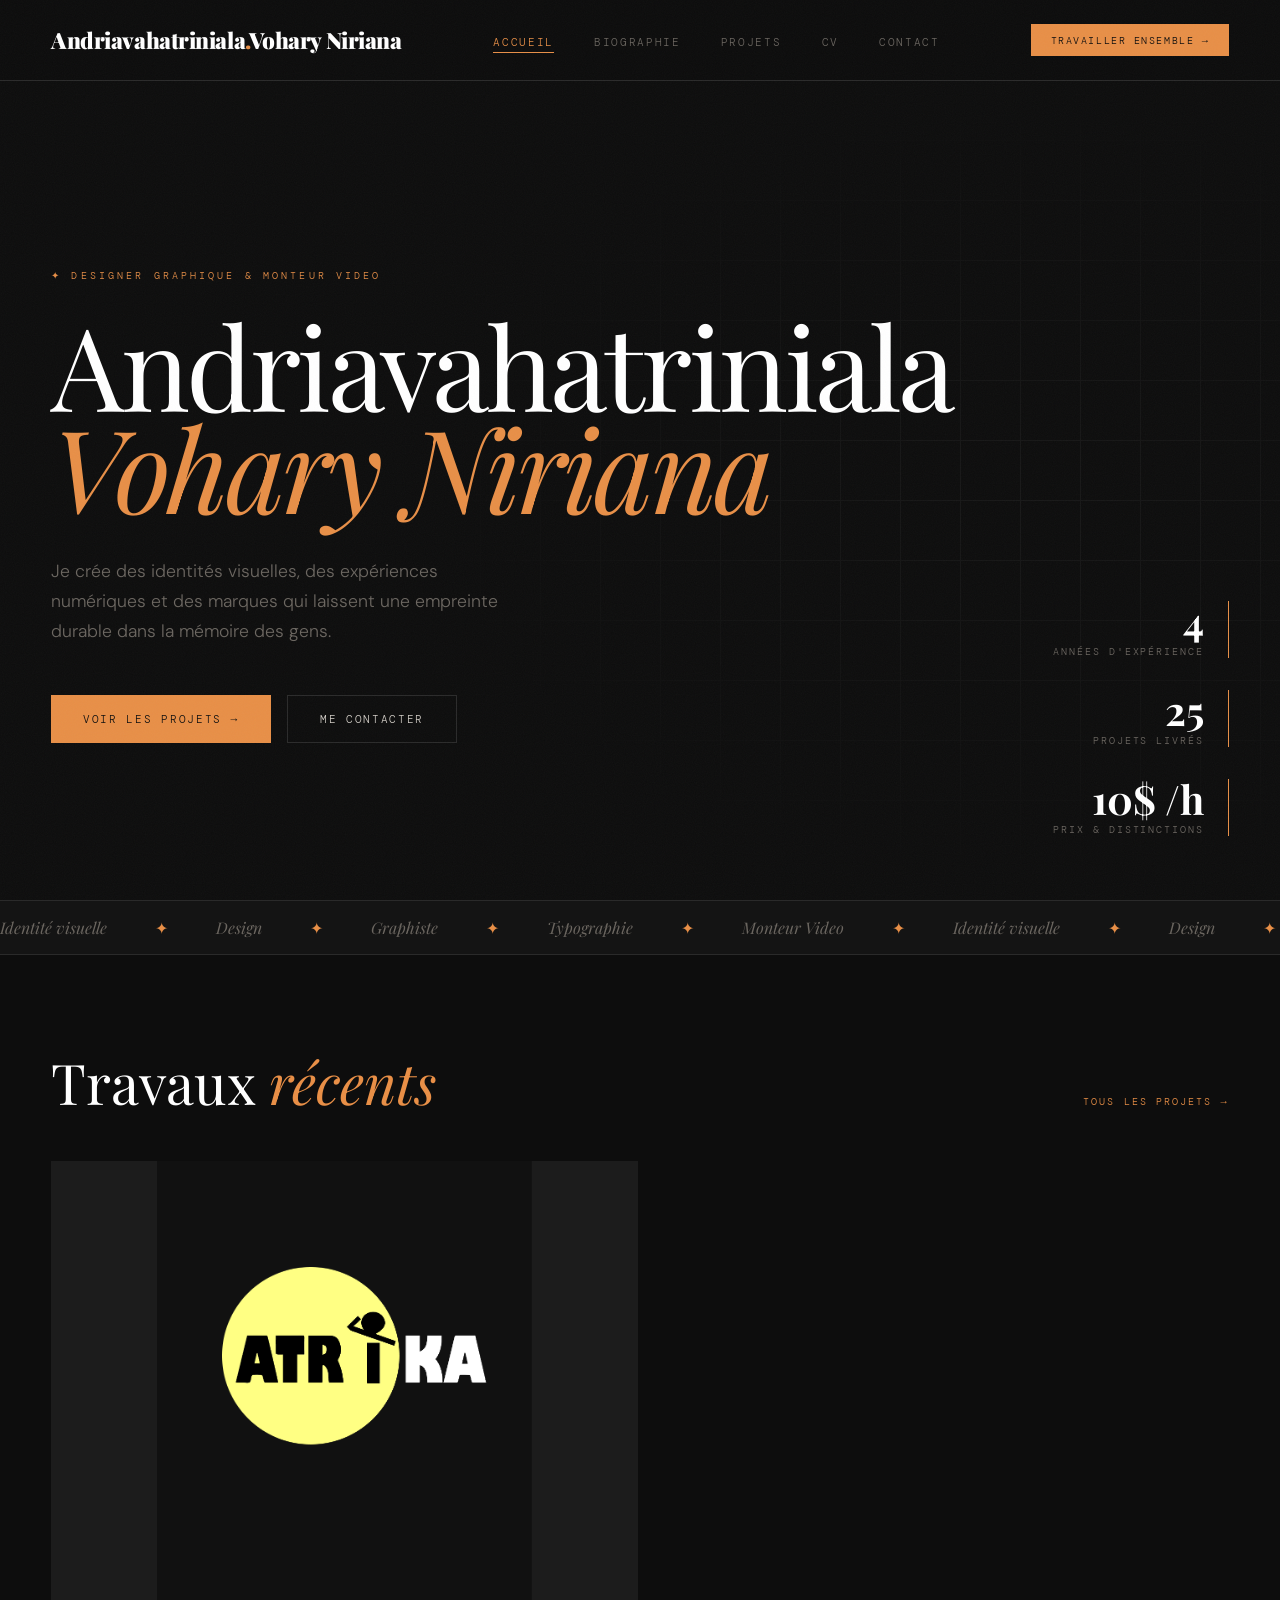
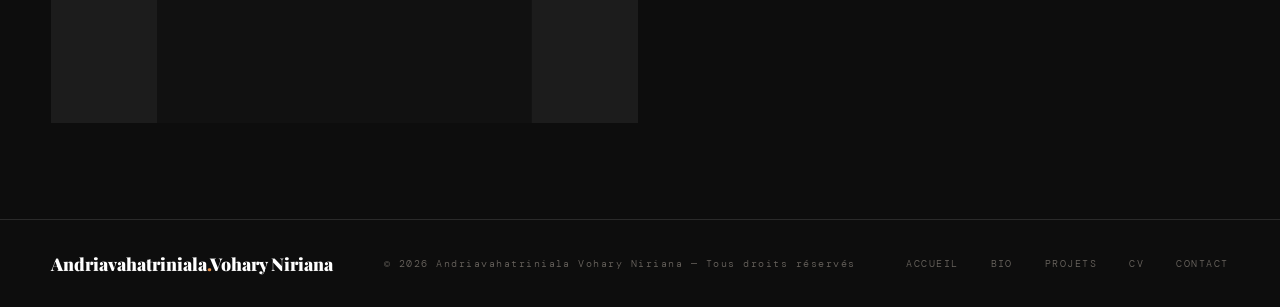
==== commit 7f0adce7: "maj 30.05.26" ====
--- a/index.html
+++ b/index.html
@@ -304,13 +304,6 @@
             </div>
           </li>
           <li>
-            <div><img src="ico/wa.png" class="contact-info-icon"></div>
-            <div>
-              <p class="contact-info-label">WhatsApp</p>
-              <p class="contact-info-value">+261 38 45 139 12</p>
-            </div>
-          </li>
-          <li>
             <div><img src="ico/li.png" class="contact-info-icon"></div>
             <div>
               <p class="contact-info-label">Adresse</p>
@@ -328,41 +321,44 @@
       </div>
 
       <div class="social-links">
-        <a href="#" class="social-link"><img src="ico/Fb.png" class="contact-info-icon"></a>
-        <a href="#" class="social-link"><img src="ico/instagram.png " class="contact-info-icon"></a>
-        <a href="#" class="social-link"><img src="ico/tic-tac.png" class="contact-info-icon"></a>
-        <a href="#" class="social-link"><img src="ico/twitter.png" class="contact-info-icon"></a>
-        <a href="#" class="social-link"><img src="ico/linkedin.png" class="contact-info-icon"></a>
-      </div>
-    </div>
-
-    <div class="contact-right">
+        <a href="https://www.facebook.com/niriana.vohary.official.page" class="social-link"><img src="ico/Fb.png" class="contact-info-icon"></a>
+        <a href="https://www.instagram.com/bniii_up" class="social-link"><img src="ico/instagram.png " class="contact-info-icon"></a>
+        <a href="https://www.tiktok.com/@niriana34" class="social-link"><img src="ico/tic-tac.png" class="contact-info-icon"></a>
+        <a href="https://twitter.com/niriana34" class="social-link"><img src="ico/twitter.png" class="contact-info-icon"></a>
+        <a href="https://www.linkedin.com/in/niriana-vohary-andriavahatriniala-78b29b20a/" class="social-link"><img src="ico/linkedin.png" class="contact-info-icon"></a>
+        <a href="https://wa.me/261384513912?text=Bonjour%20Niriana%2C%20je%20souhaite%20vous%20contacter%20pour%20un%20projet." class="social-link" target="_blank" rel="noopener"><img src="ico/wa.png" class="contact-info-icon"></a>
+      </div>
+    </div>
+
+    <!-- Contact form disabled state -->
+    <div class="contact-right unavailable" aria-disabled="true">
+      <p class="contact-unavailable" style="color: white">Indisponible pour le moment</p>
       <p class="form-title">Envoyez-moi un message</p>
 
       <div class="form-row">
         <div class="form-group">
           <label class="form-label">Prénom *</label>
-          <input type="text" class="form-control" placeholder="Votre prénom" id="f-name">
+          <input type="text" class="form-control" placeholder="Votre prénom" id="f-name" disabled>
         </div>
         <div class="form-group">
           <label class="form-label">Nom *</label>
-          <input type="text" class="form-control" placeholder="Votre nom" id="f-lastname">
+          <input type="text" class="form-control" placeholder="Votre nom" id="f-lastname" disabled>
         </div>
       </div>
 
       <div class="form-group">
         <label class="form-label">Email *</label>
-        <input type="email" class="form-control" placeholder="votre@email.com" id="f-email">
+        <input type="email" class="form-control" placeholder="votre@email.com" id="f-email" disabled>
       </div>
 
       <div class="form-group">
         <label class="form-label">Entreprise / Organisation</label>
-        <input type="text" class="form-control" placeholder="Nom de votre société" id="f-company">
+        <input type="text" class="form-control" placeholder="Nom de votre société" id="f-company" disabled>
       </div>
 
       <div class="form-group">
         <label class="form-label">Type de projet *</label>
-        <select class="form-control" id="f-type">
+        <select class="form-control" id="f-type" disabled>
           <option value="" disabled selected>Sélectionner un type…</option>
           <option>Identité visuelle</option>
           <option>Design</option>
@@ -374,7 +370,7 @@
 
       <div class="form-group">
         <label class="form-label">Budget estimé</label>
-        <select class="form-control" id="f-budget">
+        <select class="form-control" id="f-budget" disabled>
           <option value="" disabled selected>Sélectionner une fourchette…</option>
           <option>< 10 000 Ar</option>
           <option>10 000 – 50 000 Ar</option>
@@ -386,10 +382,10 @@
 
       <div class="form-group">
         <label class="form-label">Message *</label>
-        <textarea class="form-control" placeholder="Décrivez votre projet, vos objectifs, vos contraintes…" id="f-message"></textarea>
-      </div>
-
-      <button class="form-submit" onclick="submitForm()">
+        <textarea class="form-control" placeholder="Décrivez votre projet, vos objectifs, vos contraintes…" id="f-message" disabled></textarea>
+      </div>
+
+      <button class="form-submit" onclick="submitForm()" disabled>
         Envoyer le message →
       </button>
 
@@ -430,7 +426,7 @@
 <!-- ══════════ FOOTER ══════════ -->
 <footer>
   <div class="footer-logo">Andriavahatriniala<span>.</span>Vohary Niriana</div>
-  <p>© 202 Andriavahatriniala Vohary Niriana — Tous droits réservés</p>
+  <p>© 2026 Andriavahatriniala Vohary Niriana — Tous droits réservés</p>
   <div class="footer-links">
     <a href="#" onclick="showPage('home'); return false;">Accueil</a>
     <a href="#" onclick="showPage('bio'); return false;">Bio</a>
--- a/style.css
+++ b/style.css
@@ -1257,6 +1257,27 @@
   display: flex;
   flex-direction: column;
   justify-content: center;
+}
+
+/* Style du formulaire de contact quand il est indisponible */
+.contact-right.unavailable {
+  opacity: 0.55;
+  filter: grayscale(0.4);
+  pointer-events: none;
+}
+
+.contact-right.unavailable .form-submit {
+  background: #444;
+  color: var(--muted);
+}
+
+.contact-right.unavailable .contact-unavailable {
+  font-family: 'DM Mono', monospace;
+  font-size: 0.76rem;
+  letter-spacing: 0.2em;
+  text-transform: uppercase;
+  color: var(--muted);
+  margin-bottom: 0.85rem;
 }
 
 .form-title {
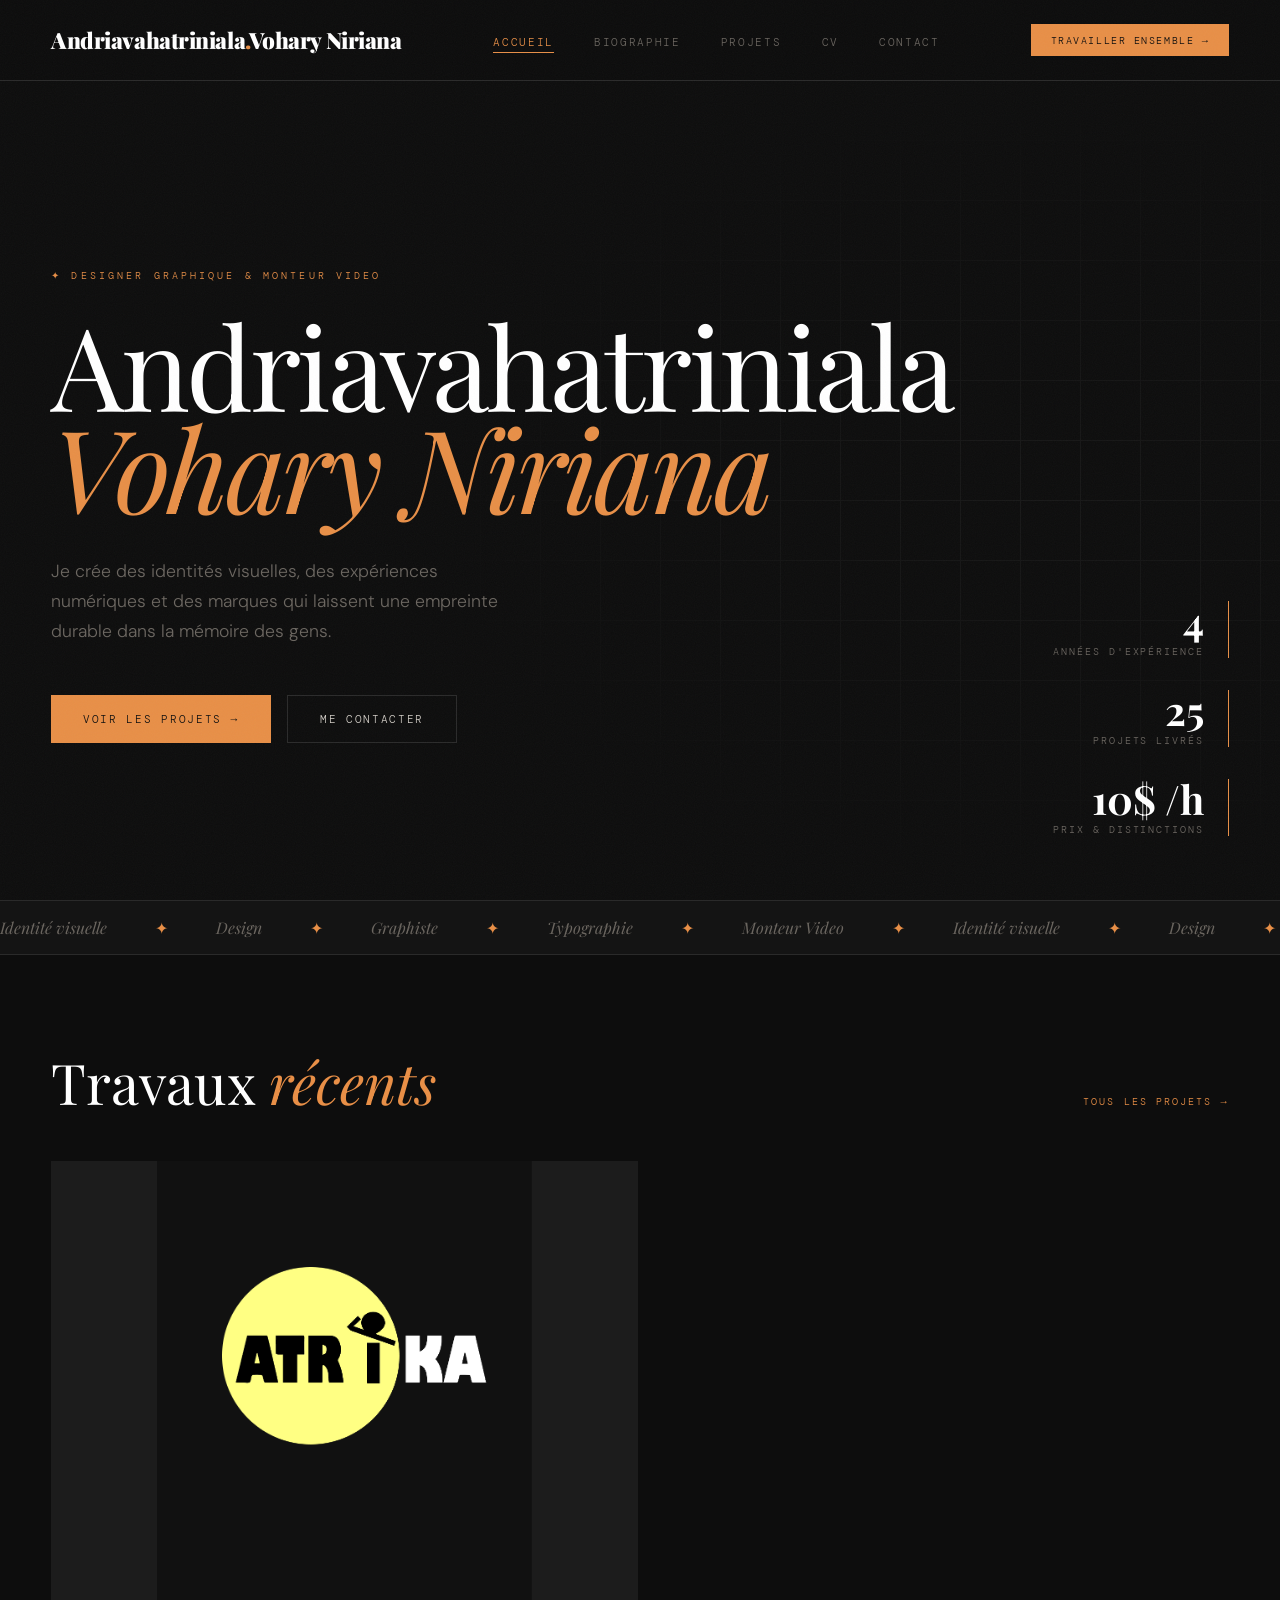
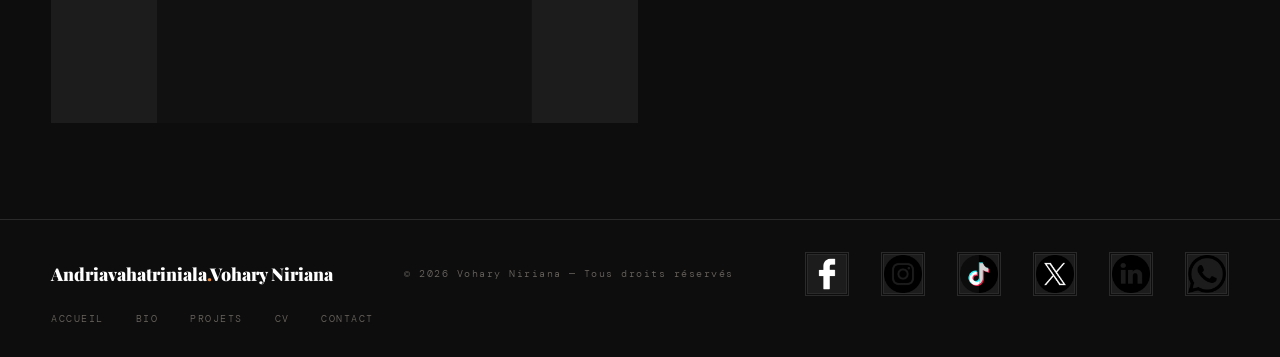
==== commit acd2064c: "maj 30.05.26-2.0" ====
--- a/index.html
+++ b/index.html
@@ -426,7 +426,15 @@
 <!-- ══════════ FOOTER ══════════ -->
 <footer>
   <div class="footer-logo">Andriavahatriniala<span>.</span>Vohary Niriana</div>
-  <p>© 2026 Andriavahatriniala Vohary Niriana — Tous droits réservés</p>
+  <p>© 2026 Vohary Niriana — Tous droits réservés</p>
+  <div class="footer-links">
+        <a href="https://www.facebook.com/niriana.vohary.official.page" class="social-link"><img src="ico/Fb.png" class="contact-info-icon"></a>
+        <a href="https://www.instagram.com/bniii_up" class="social-link"><img src="ico/instagram.png " class="contact-info-icon"></a>
+        <a href="https://www.tiktok.com/@niriana34" class="social-link"><img src="ico/tic-tac.png" class="contact-info-icon"></a>
+        <a href="https://twitter.com/niriana34" class="social-link"><img src="ico/twitter.png" class="contact-info-icon"></a>
+        <a href="https://www.linkedin.com/in/niriana-vohary-andriavahatriniala-78b29b20a/" class="social-link"><img src="ico/linkedin.png" class="contact-info-icon"></a>
+        <a href="https://wa.me/261384513912?text=Bonjour%20Niriana%2C%20je%20souhaite%20vous%20contacter%20pour%20un%20projet." class="social-link" target="_blank" rel="noopener"><img src="ico/wa.png" class="contact-info-icon"></a>
+    </div>
   <div class="footer-links">
     <a href="#" onclick="showPage('home'); return false;">Accueil</a>
     <a href="#" onclick="showPage('bio'); return false;">Bio</a>
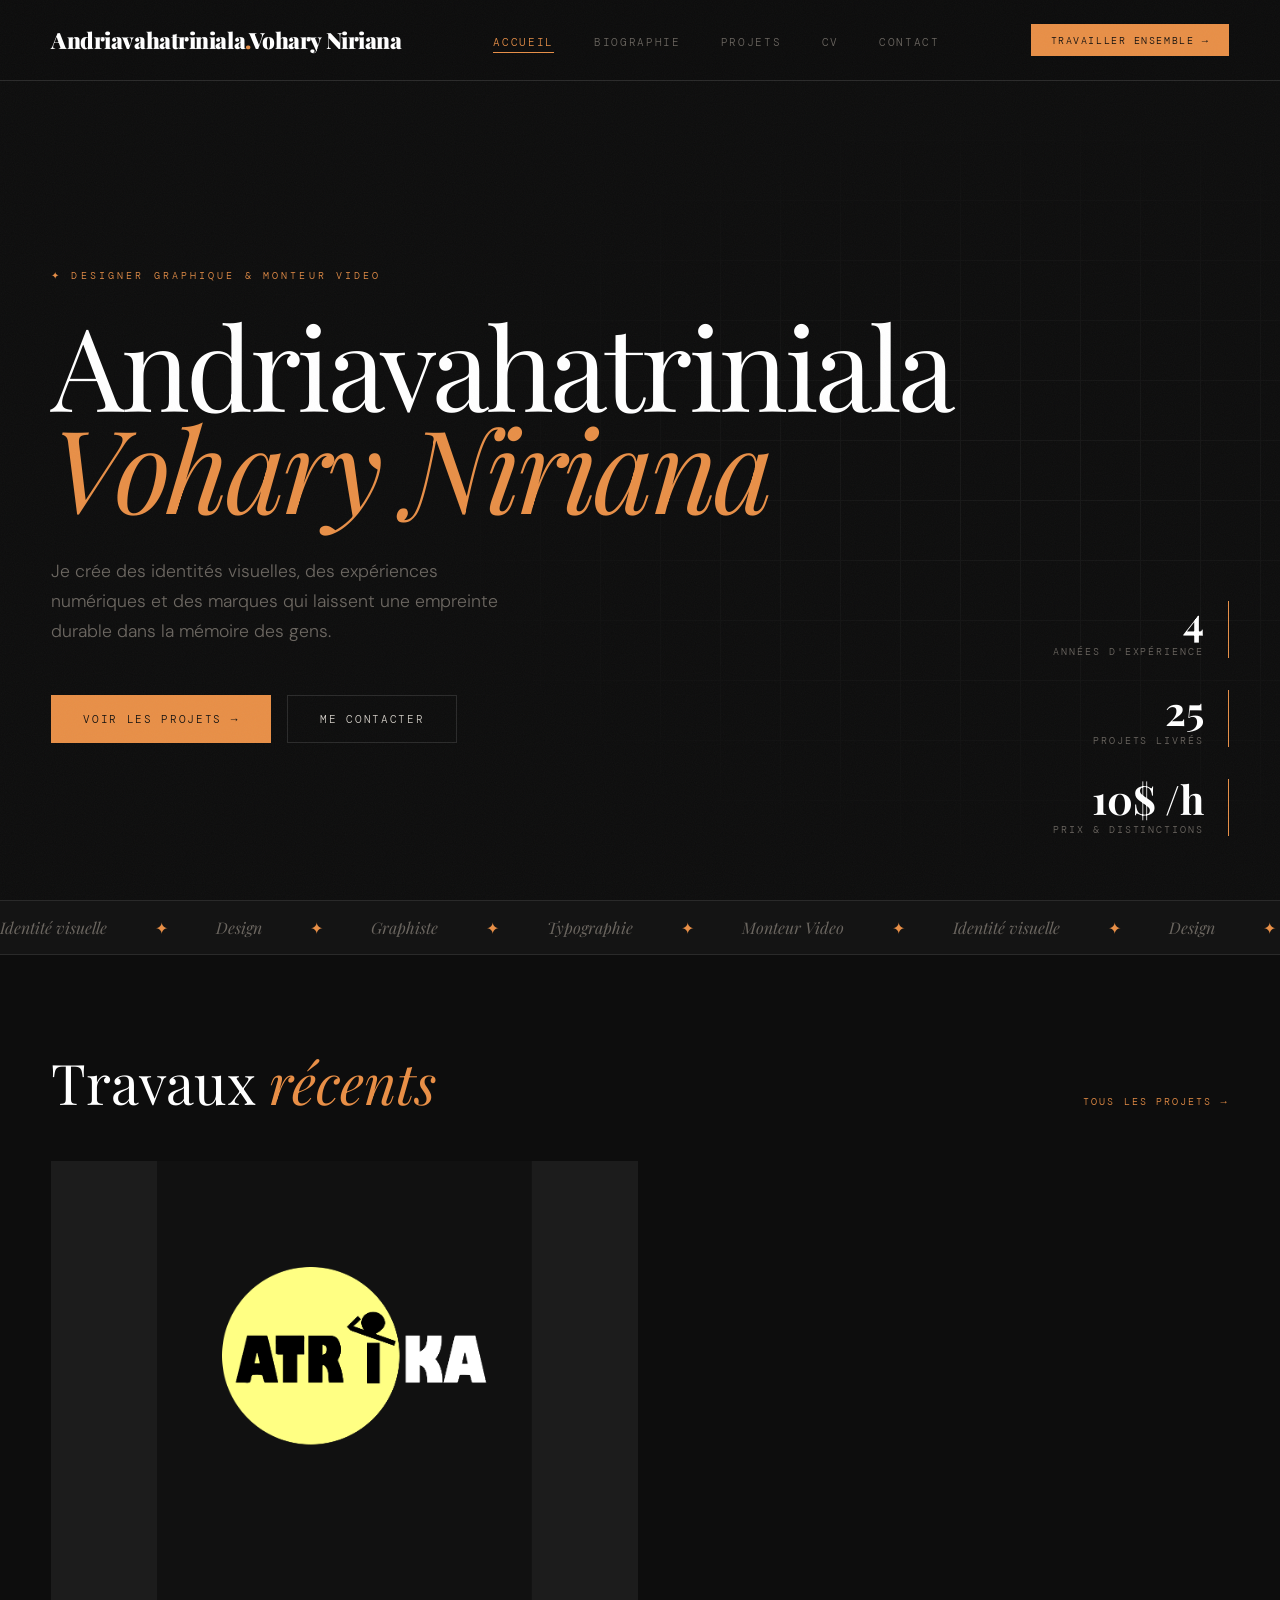
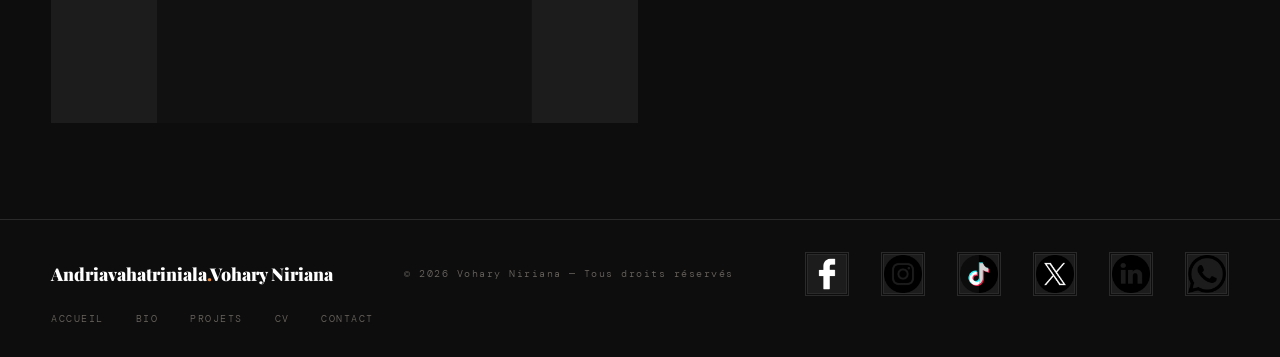
==== commit 7698cd99: "maj 30.05.26-3.0" ====
--- a/index.html
+++ b/index.html
@@ -432,7 +432,7 @@
         <a href="https://www.instagram.com/bniii_up" class="social-link"><img src="ico/instagram.png " class="contact-info-icon"></a>
         <a href="https://www.tiktok.com/@niriana34" class="social-link"><img src="ico/tic-tac.png" class="contact-info-icon"></a>
         <a href="https://twitter.com/niriana34" class="social-link"><img src="ico/twitter.png" class="contact-info-icon"></a>
-        <a href="https://www.linkedin.com/in/niriana-vohary-andriavahatriniala-78b29b20a/" class="social-link"><img src="ico/linkedin.png" class="contact-info-icon"></a>
+        <a href="https://mg.linkedin.com/in/niriana-andriavahatriniala-5679b9328/" class="social-link"><img src="ico/linkedin.png" class="contact-info-icon"></a>
         <a href="https://wa.me/261384513912?text=Bonjour%20Niriana%2C%20je%20souhaite%20vous%20contacter%20pour%20un%20projet." class="social-link" target="_blank" rel="noopener"><img src="ico/wa.png" class="contact-info-icon"></a>
     </div>
   <div class="footer-links">
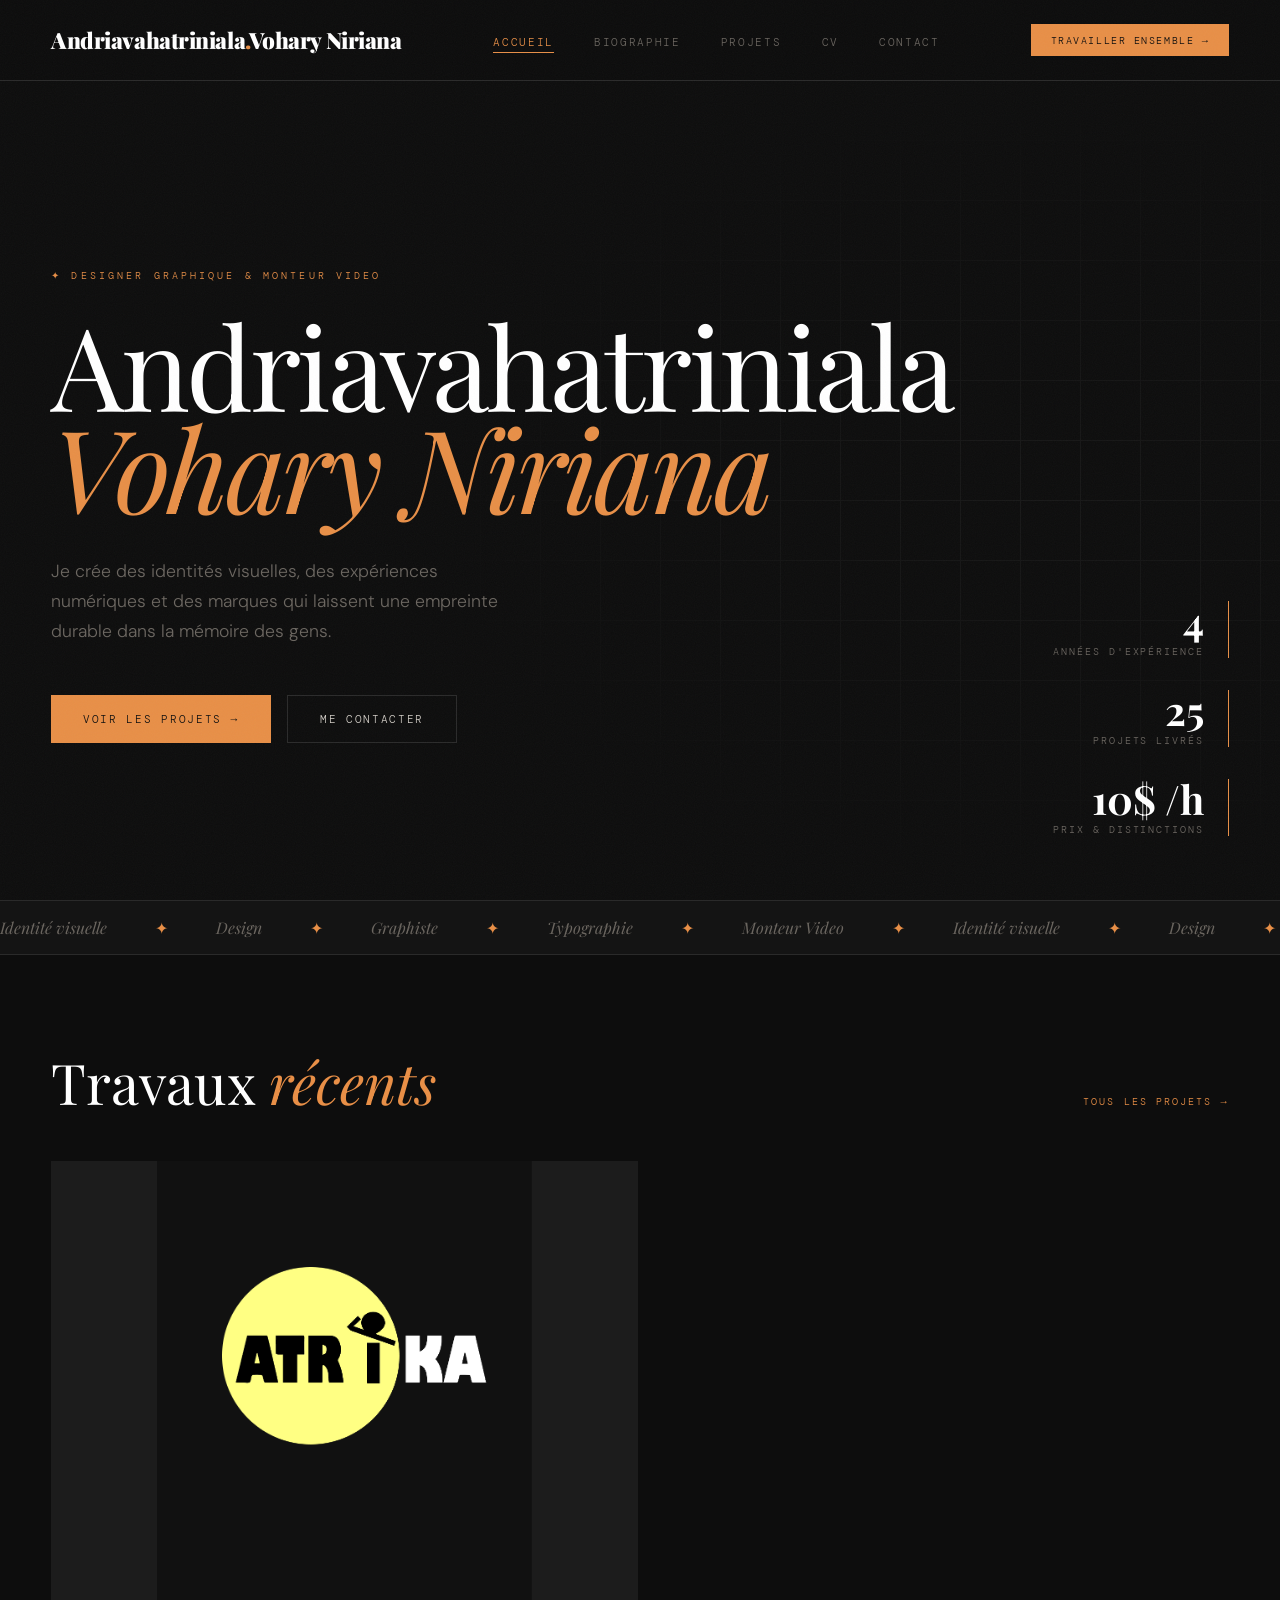
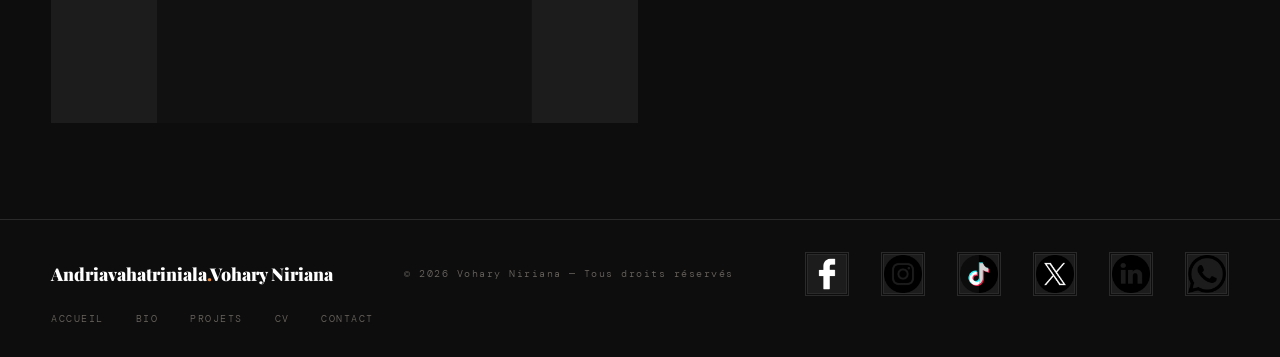
==== commit f3b68617: "maj 30.05.26-4.0" ====
--- a/index.html
+++ b/index.html
@@ -87,7 +87,7 @@
         <div class="work-card-bg">
           <svg viewBox="0 0 600 900">
             <rect width="600" height="900" fill="#111111"/>
-            <image href="Logo Atrika transpa version 2.png" x="100" y="100" width="80%">
+            <image href="img/logo1.png" x="100" y="100" width="80%">
             <text x="50" y="820" font-family="Georgia" font-size="90" fill="#e8c547" opacity="0.07" font-style="italic">Design</text>
           </svg>
         </div>
@@ -213,16 +213,7 @@
 
     <div class="project-card" data-cat="design" onclick="openModal('atrika')">
       <div class="project-card-visual">
-        <svg viewBox="0 0 480 360" xmlns="http://www.w3.org/2000/svg">
-          <rect width="480" height="360" fill="#1a1208"/>
-          <circle cx="240" cy="180" r="150" fill="none" stroke="#e8c547" stroke-width="0.8" opacity="0.3"/>
-          <circle cx="240" cy="180" r="100" fill="none" stroke="#e8c547" stroke-width="0.8" opacity="0.4"/>
-          <circle cx="240" cy="180" r="55" fill="#e8c54715"/>
-          <circle cx="240" cy="180" r="22" fill="#e8c547" opacity="0.85"/>
-          <line x1="0" y1="180" x2="480" y2="180" stroke="#e8c547" stroke-width="0.3" opacity="0.15"/>
-          <line x1="240" y1="0" x2="240" y2="360" stroke="#e8c547" stroke-width="0.3" opacity="0.15"/>
-          <text x="30" y="340" font-family="Georgia" font-size="70" fill="#e8c547" opacity="0.06" font-style="italic">Solaris</text>
-        </svg>
+        <img src="img/logo1.png">
       </div>
       <div class="project-card-body">
         <div class="project-card-tags"><span class="tag">Identité</span><span class="tag">2024</span></div>
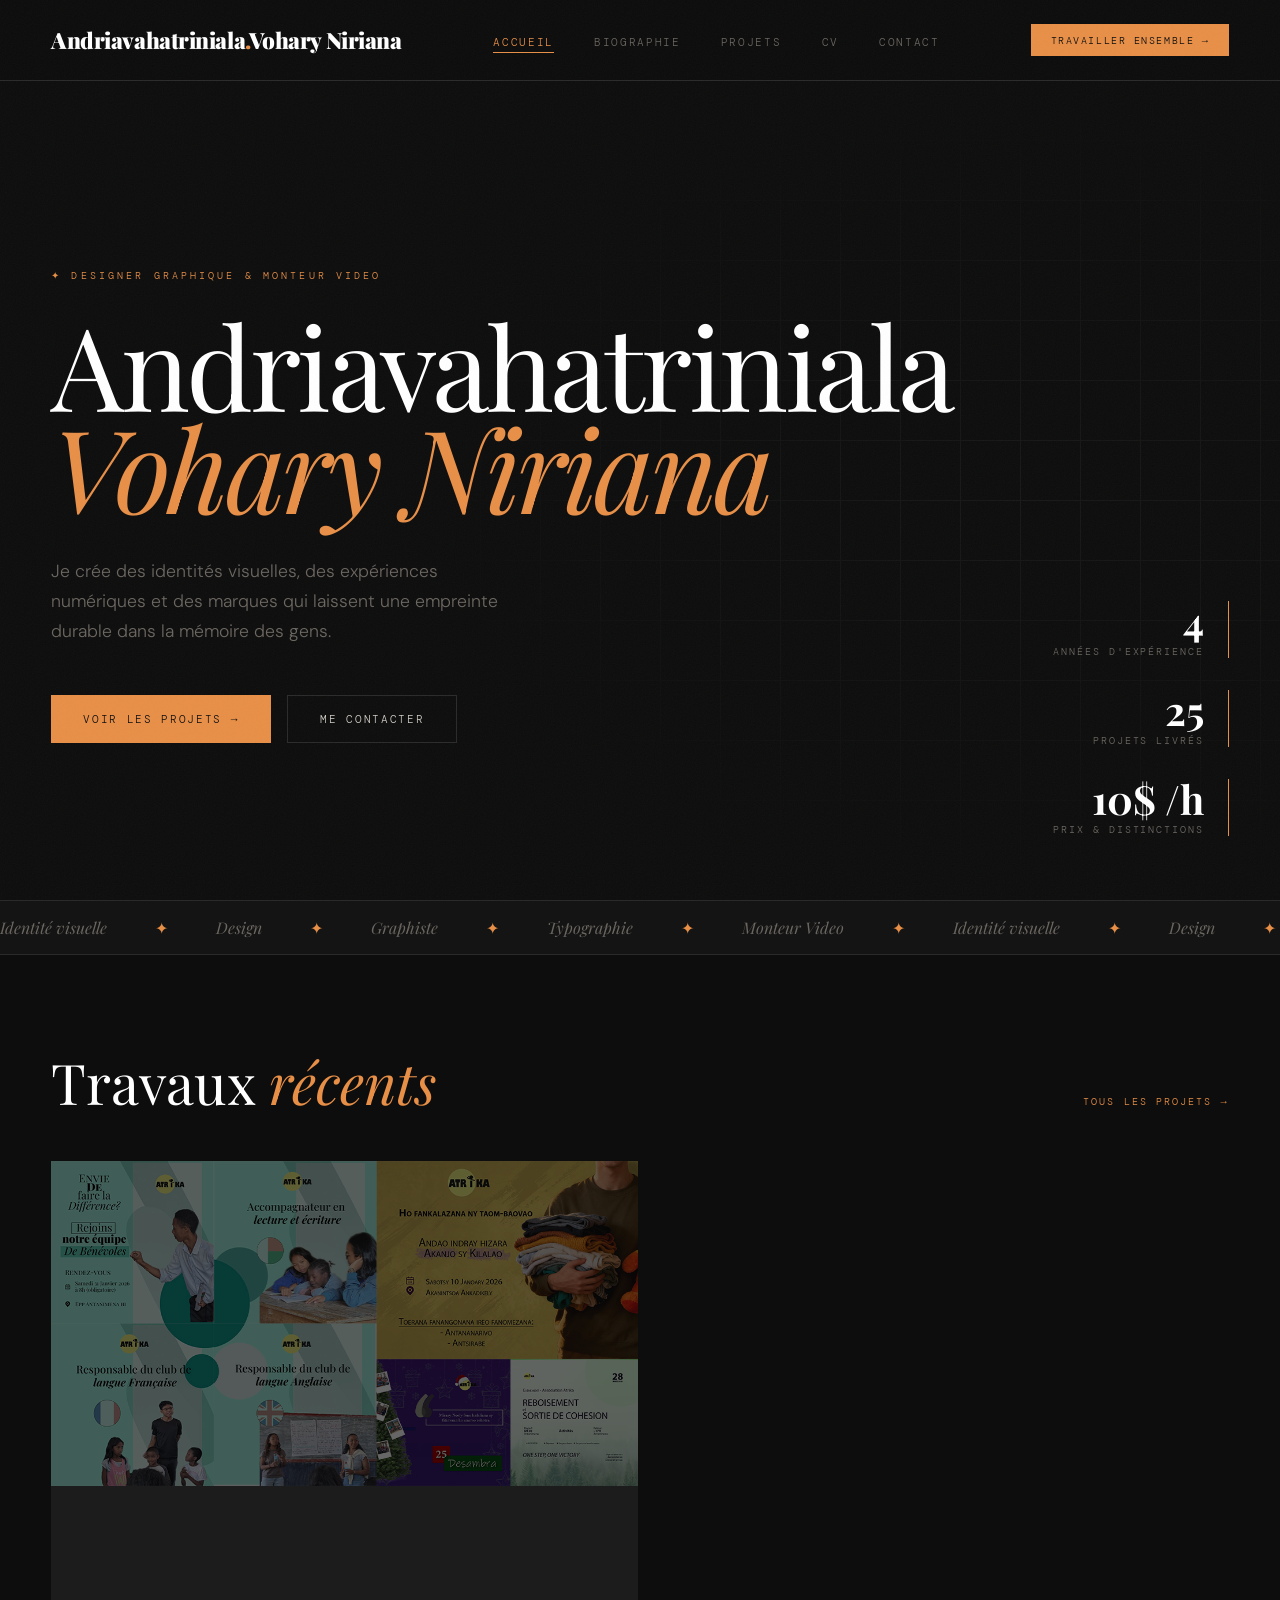
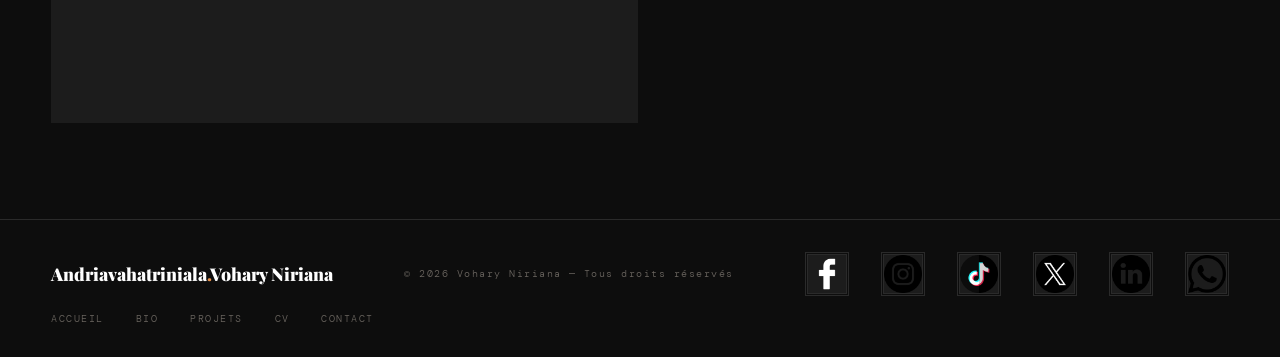
==== commit 559ab339: "maj 30.05.26-5.0" ====
--- a/index.html
+++ b/index.html
@@ -85,11 +85,7 @@
     <div class="work-grid">
       <div class="work-card" onclick="openModal('atrika')">
         <div class="work-card-bg">
-          <svg viewBox="0 0 600 900">
-            <rect width="600" height="900" fill="#111111"/>
-            <image href="img/logo1.png" x="100" y="100" width="80%">
-            <text x="50" y="820" font-family="Georgia" font-size="90" fill="#e8c547" opacity="0.07" font-style="italic">Design</text>
-          </svg>
+          <img src="img/pj1.png" alt="Atrika — Social Media design">
         </div>
         <div class="work-card-info">
           <p class="work-card-cat">Identité visuelle</p>
@@ -213,7 +209,7 @@
 
     <div class="project-card" data-cat="design" onclick="openModal('atrika')">
       <div class="project-card-visual">
-        <img src="img/logo1.png">
+        <img src="img/pj1.png" >
       </div>
       <div class="project-card-body">
         <div class="project-card-tags"><span class="tag">Identité</span><span class="tag">2024</span></div>
--- a/style.css
+++ b/style.css
@@ -429,12 +429,14 @@
   grid-row: span 2;
 }
 
-.work-card-bg {
+.work-card-bg img{
   width: 100%; height: 100%;
   transition: transform 0.6s ease;
-}
-
-.work-card:hover .work-card-bg { transform: scale(1.05); }
+  object-fit: cover;
+  filter: brightness(0.4)
+}
+
+.work-card:hover .work-card-bg img{ transform: scale(1.05); filter:brightness(0.8)}
 
 .work-card-info {
   position: absolute;
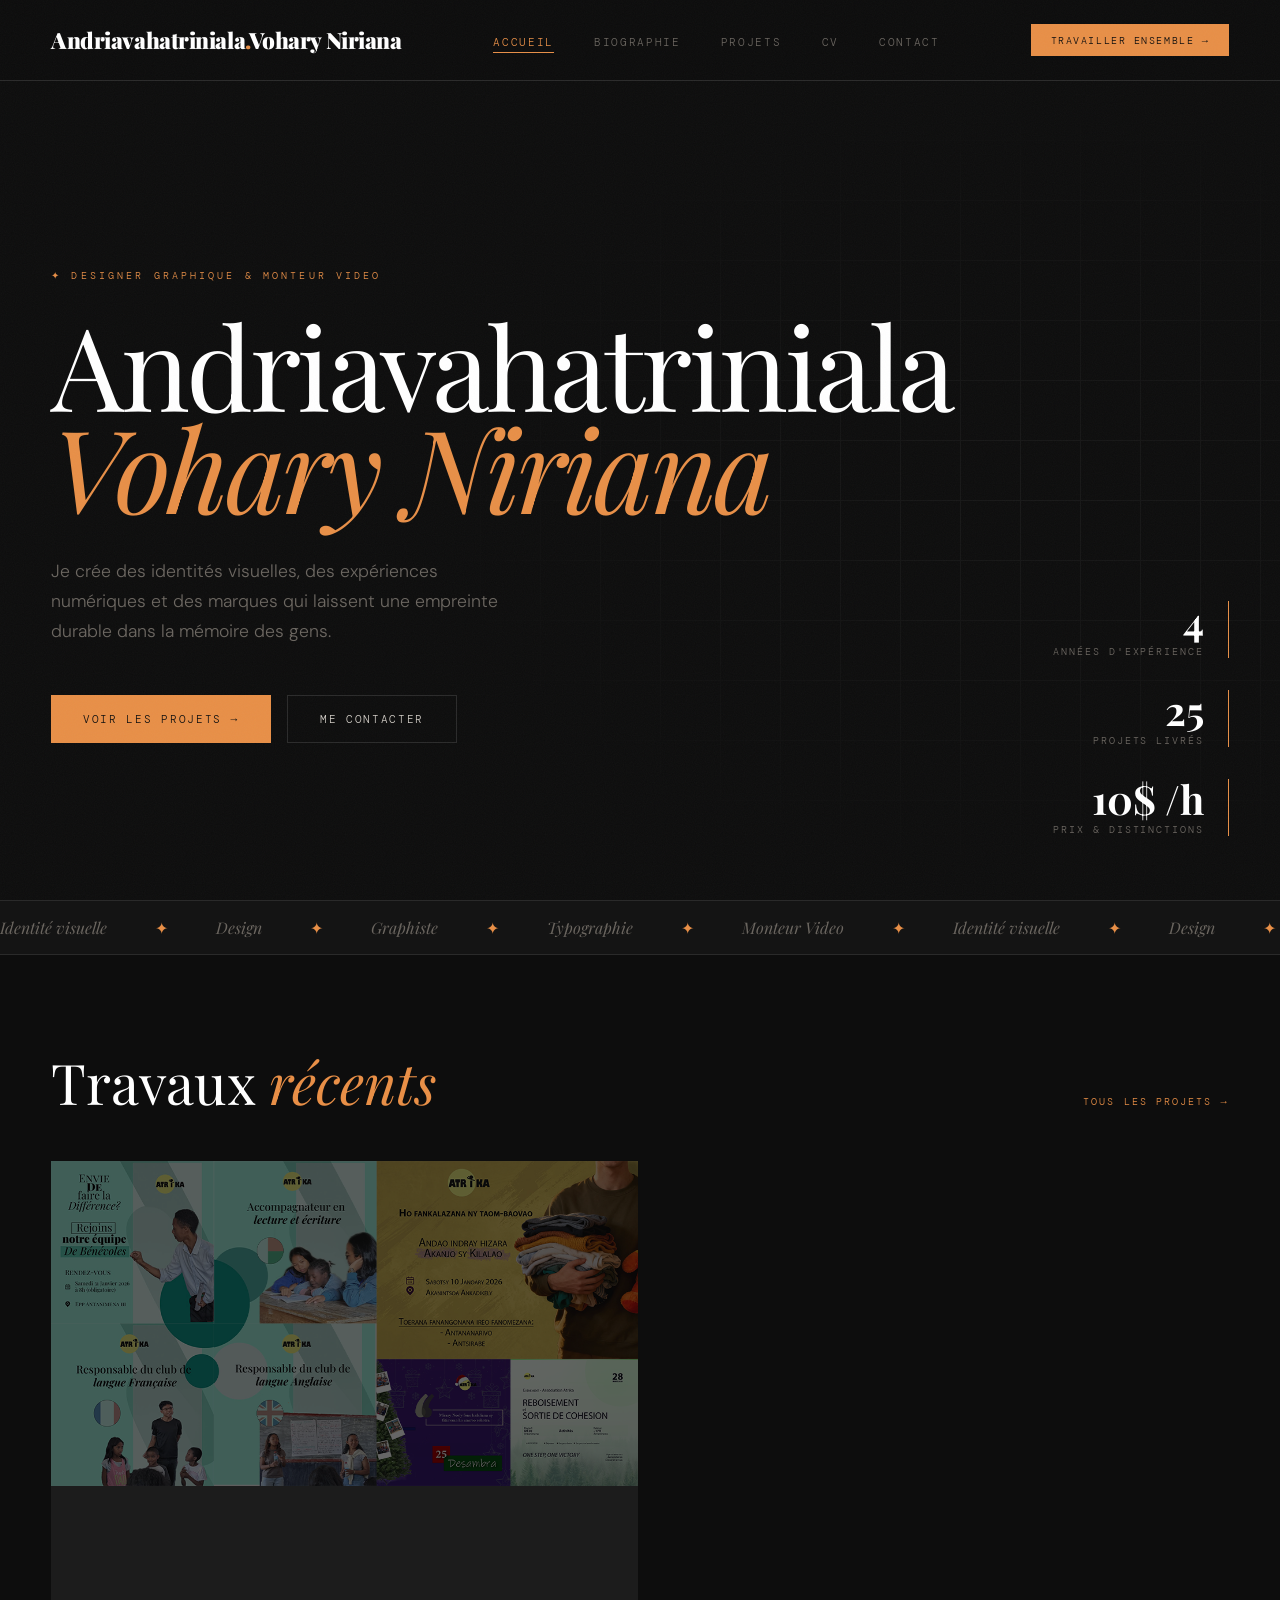
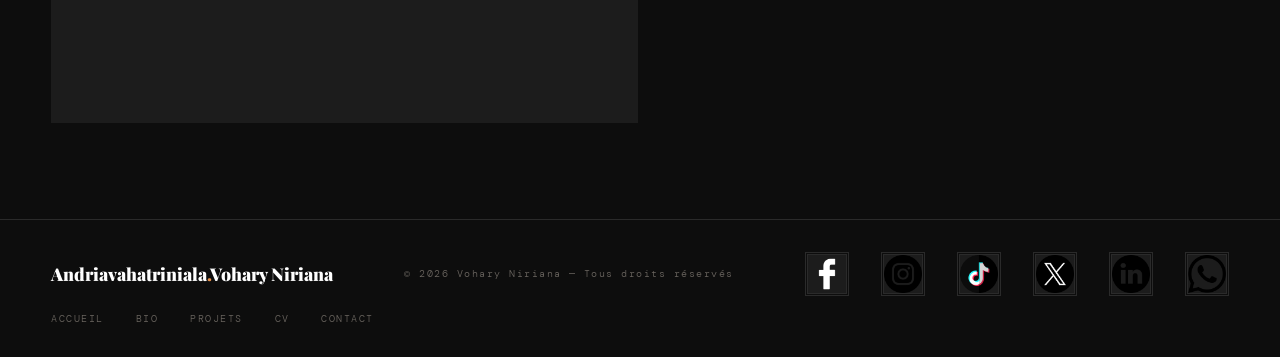
==== commit 350cc1e4: "maj 30.05.26-6.0" ====
--- a/index.html
+++ b/index.html
@@ -106,7 +106,7 @@
     <div class="bio-left">
       <div>
         <h2>À<br>pro<em>pos</em></h2>
-        <p>Née à Antananarivo en 2006, Andriavahatriniala Vohary Niriana passioné du design et du monde de la création digital. Autodidacte capable de s'adapter avec l'environnement</p>
+        <p>Né à Antananarivo en 2006, Andriavahatriniala Vohary Niriana passioné du design et du monde de la création digital. Autodidacte capable de s'adapter avec l'environnement</p>
         <p>Chaque projet commence par une seule question — <em>quelle émotion ce signe doit-il laisser dans le corps ?</em></p>
       </div>
       <div style="display:flex; gap:1rem; margin-top:2rem; flex-wrap:wrap;">
